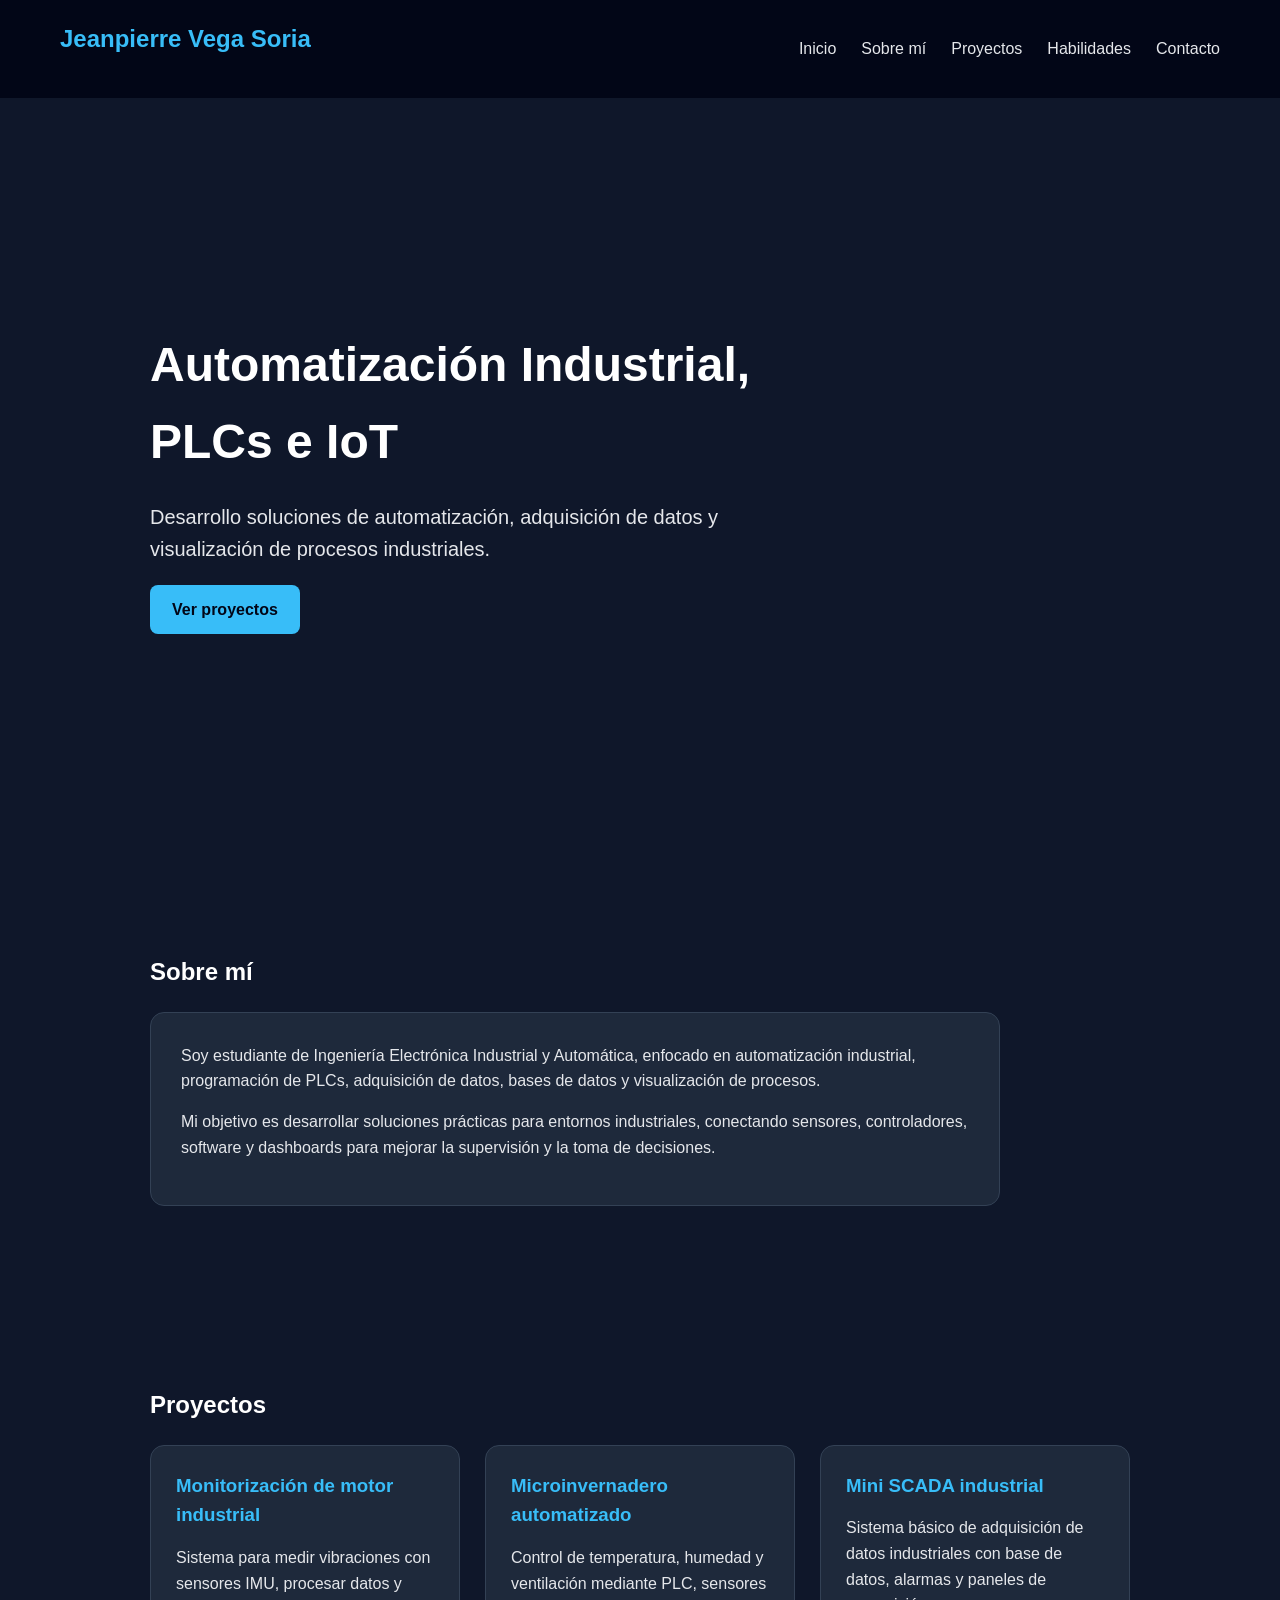
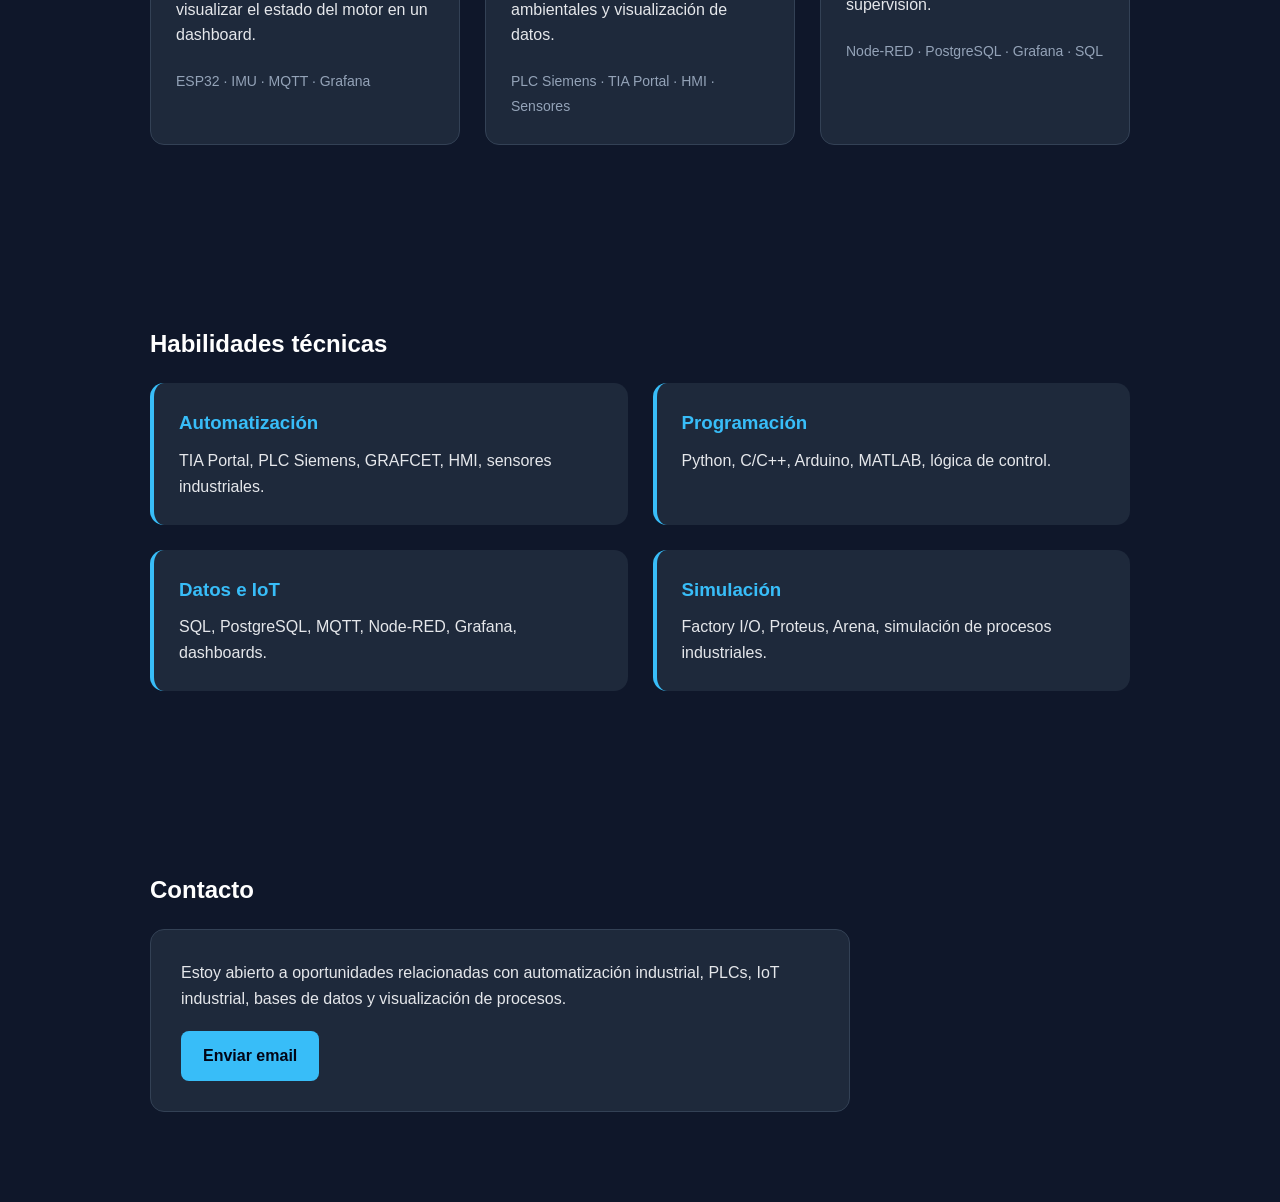
==== index.html @ fb23fcc8 "Añadidos archivos principales de la web Dia 1" ====
<!DOCTYPE html>
<html lang="es">
<head>
  <meta charset="UTF-8">
  <meta name="viewport" content="width=device-width, initial-scale=1.0">
  <title>Portfolio Industrial | Jeanpierre Vega</title>
  <link rel="stylesheet" href="style.css">
</head>
<body>

  <header>
    <nav>
      <h2>Jeanpierre Vega Soria</h2>
      <ul>
        <li><a href="#inicio">Inicio</a></li>
        <li><a href="#sobre-mi">Sobre mí</a></li>
        <li><a href="#proyectos">Proyectos</a></li>
        <li><a href="#habilidades">Habilidades</a></li>
        <li><a href="#contacto">Contacto</a></li>
      </ul>
    </nav>
  </header>

  <main>

    <section id="inicio">
      <h1>Automatización Industrial, PLCs e IoT</h1>
      <p>
        Desarrollo soluciones de automatización, adquisición de datos
        y visualización de procesos industriales.
      </p>
      <a href="#proyectos">Ver proyectos</a>
    </section>

    <section id="sobre-mi">
  <h2>Sobre mí</h2>

  <div class="about-card">
    <p>
      Soy estudiante de Ingeniería Electrónica Industrial y Automática,
      enfocado en automatización industrial, programación de PLCs,
      adquisición de datos, bases de datos y visualización de procesos.
    </p>

    <p>
      Mi objetivo es desarrollar soluciones prácticas para entornos industriales,
      conectando sensores, controladores, software y dashboards para mejorar
      la supervisión y la toma de decisiones.
    </p>
  </div>
</section>

    <section id="proyectos">
  <h2>Proyectos</h2>

  <div class="project-grid">

    <article class="project-card">
      <h3>Monitorización de motor industrial</h3>
      <p>
        Sistema para medir vibraciones con sensores IMU, procesar datos
        y visualizar el estado del motor en un dashboard.
      </p>
      <span>ESP32 · IMU · MQTT · Grafana</span>
    </article>

    <article class="project-card">
      <h3>Microinvernadero automatizado</h3>
      <p>
        Control de temperatura, humedad y ventilación mediante PLC,
        sensores ambientales y visualización de datos.
      </p>
      <span>PLC Siemens · TIA Portal · HMI · Sensores</span>
    </article>

    <article class="project-card">
      <h3>Mini SCADA industrial</h3>
      <p>
        Sistema básico de adquisición de datos industriales con base de datos,
        alarmas y paneles de supervisión.
      </p>
      <span>Node-RED · PostgreSQL · Grafana · SQL</span>
    </article>

  </div>
</section>

    <section id="habilidades">
  <h2>Habilidades técnicas</h2>

  <div class="skills-grid">

    <div class="skill-card">
      <h3>Automatización</h3>
      <p>TIA Portal, PLC Siemens, GRAFCET, HMI, sensores industriales.</p>
    </div>

    <div class="skill-card">
      <h3>Programación</h3>
      <p>Python, C/C++, Arduino, MATLAB, lógica de control.</p>
    </div>

    <div class="skill-card">
      <h3>Datos e IoT</h3>
      <p>SQL, PostgreSQL, MQTT, Node-RED, Grafana, dashboards.</p>
    </div>

    <div class="skill-card">
      <h3>Simulación</h3>
      <p>Factory I/O, Proteus, Arena, simulación de procesos industriales.</p>
    </div>

  </div>
</section>

    <section id="contacto">
  <h2>Contacto</h2>

  <div class="contact-card">
    <p>
      Estoy abierto a oportunidades relacionadas con automatización industrial,
      PLCs, IoT industrial, bases de datos y visualización de procesos.
    </p>

    <a href="mailto:npiervs2302@gmail.com">Enviar email</a>
  </div>
</section>

  </main>

  <script src="script.js"></script>
</body>
</html>
---- style.css ----
* {
  margin: 0;
  padding: 0;
  box-sizing: border-box;
}

body {
  background-color: #0f172a;
  color: #e5e7eb;
  font-family: Arial, sans-serif;
  line-height: 1.6;
}

header {
  background-color: #020617;
  padding: 20px 60px;
  position: sticky;
  top: 0;
}

nav {
  display: flex;
  justify-content: space-between;
  align-items: center;
}

nav h2 {
  color: #38bdf8;
}

nav ul {
  display: flex;
  gap: 25px;
  list-style: none;
}

nav a {
  color: #e5e7eb;
  text-decoration: none;
}

nav a:hover {
  color: #38bdf8;
}

section {
  padding: 90px 60px;
  max-width: 1100px;
  margin: auto;
}

#inicio {
  min-height: 85vh;
  display: flex;
  flex-direction: column;
  justify-content: center;
}

#inicio h1 {
  font-size: 48px;
  color: white;
  max-width: 700px;
}

#inicio p {
  font-size: 20px;
  margin: 20px 0;
  max-width: 650px;
}

#inicio a {
  background-color: #38bdf8;
  color: #020617;
  padding: 12px 22px;
  text-decoration: none;
  font-weight: bold;
  width: fit-content;
  border-radius: 8px;
}

h2 {
  color: white;
  margin-bottom: 20px;
}

.project-grid {
  display: grid;
  grid-template-columns: repeat(3, 1fr);
  gap: 25px;
}

.project-card {
  background-color: #1e293b;
  padding: 25px;
  border-radius: 14px;
  border: 1px solid #334155;
}

.project-card h3 {
  color: #38bdf8;
  margin-bottom: 15px;
}

.project-card p {
  margin-bottom: 20px;
}

.project-card span {
  color: #94a3b8;
  font-size: 14px;
}

@media (max-width: 768px) {
  header {
    padding: 20px;
  }

  nav {
    flex-direction: column;
    gap: 15px;
  }

  nav ul {
    flex-direction: column;
    text-align: center;
    gap: 10px;
  }

  section {
    padding: 70px 25px;
  }

  #inicio h1 {
    font-size: 36px;
  }

  #inicio p {
    font-size: 18px;
  }

  .project-grid {
    grid-template-columns: 1fr;
  }
}

.skills-grid {
  display: grid;
  grid-template-columns: repeat(2, 1fr);
  gap: 25px;
}

.skill-card {
  background-color: #1e293b;
  padding: 25px;
  border-radius: 14px;
  border-left: 4px solid #38bdf8;
}

.skill-card h3 {
  color: #38bdf8;
  margin-bottom: 10px;
}

@media (max-width: 768px) {
  .skills-grid {
    grid-template-columns: 1fr;
  }
}

.about-card {
  background-color: #1e293b;
  padding: 30px;
  border-radius: 14px;
  border: 1px solid #334155;
  max-width: 850px;
}

.about-card p {
  margin-bottom: 15px;
}

.contact-card {
  background-color: #1e293b;
  padding: 30px;
  border-radius: 14px;
  border: 1px solid #334155;
  max-width: 700px;
}

.contact-card p {
  margin-bottom: 20px;
}

.contact-card a {
  background-color: #38bdf8;
  color: #020617;
  padding: 12px 22px;
  text-decoration: none;
  font-weight: bold;
  border-radius: 8px;
  display: inline-block;
}
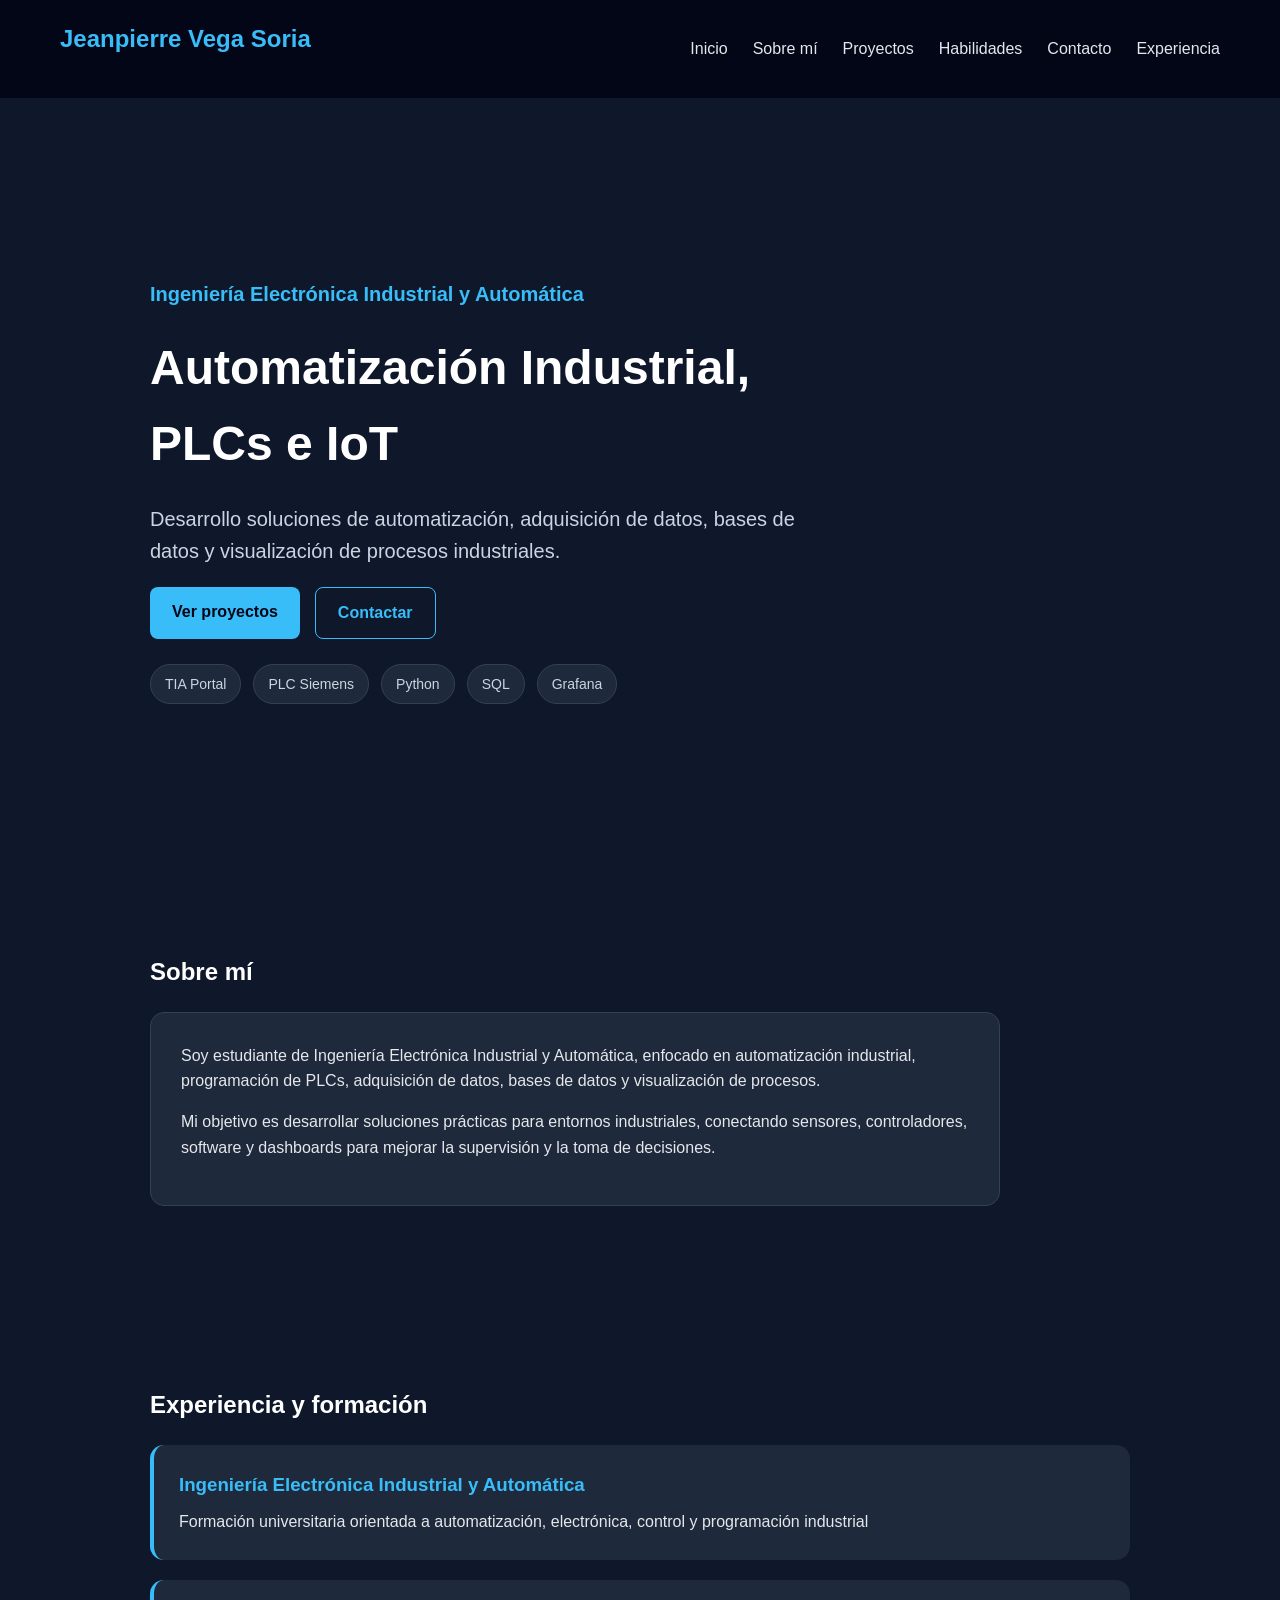
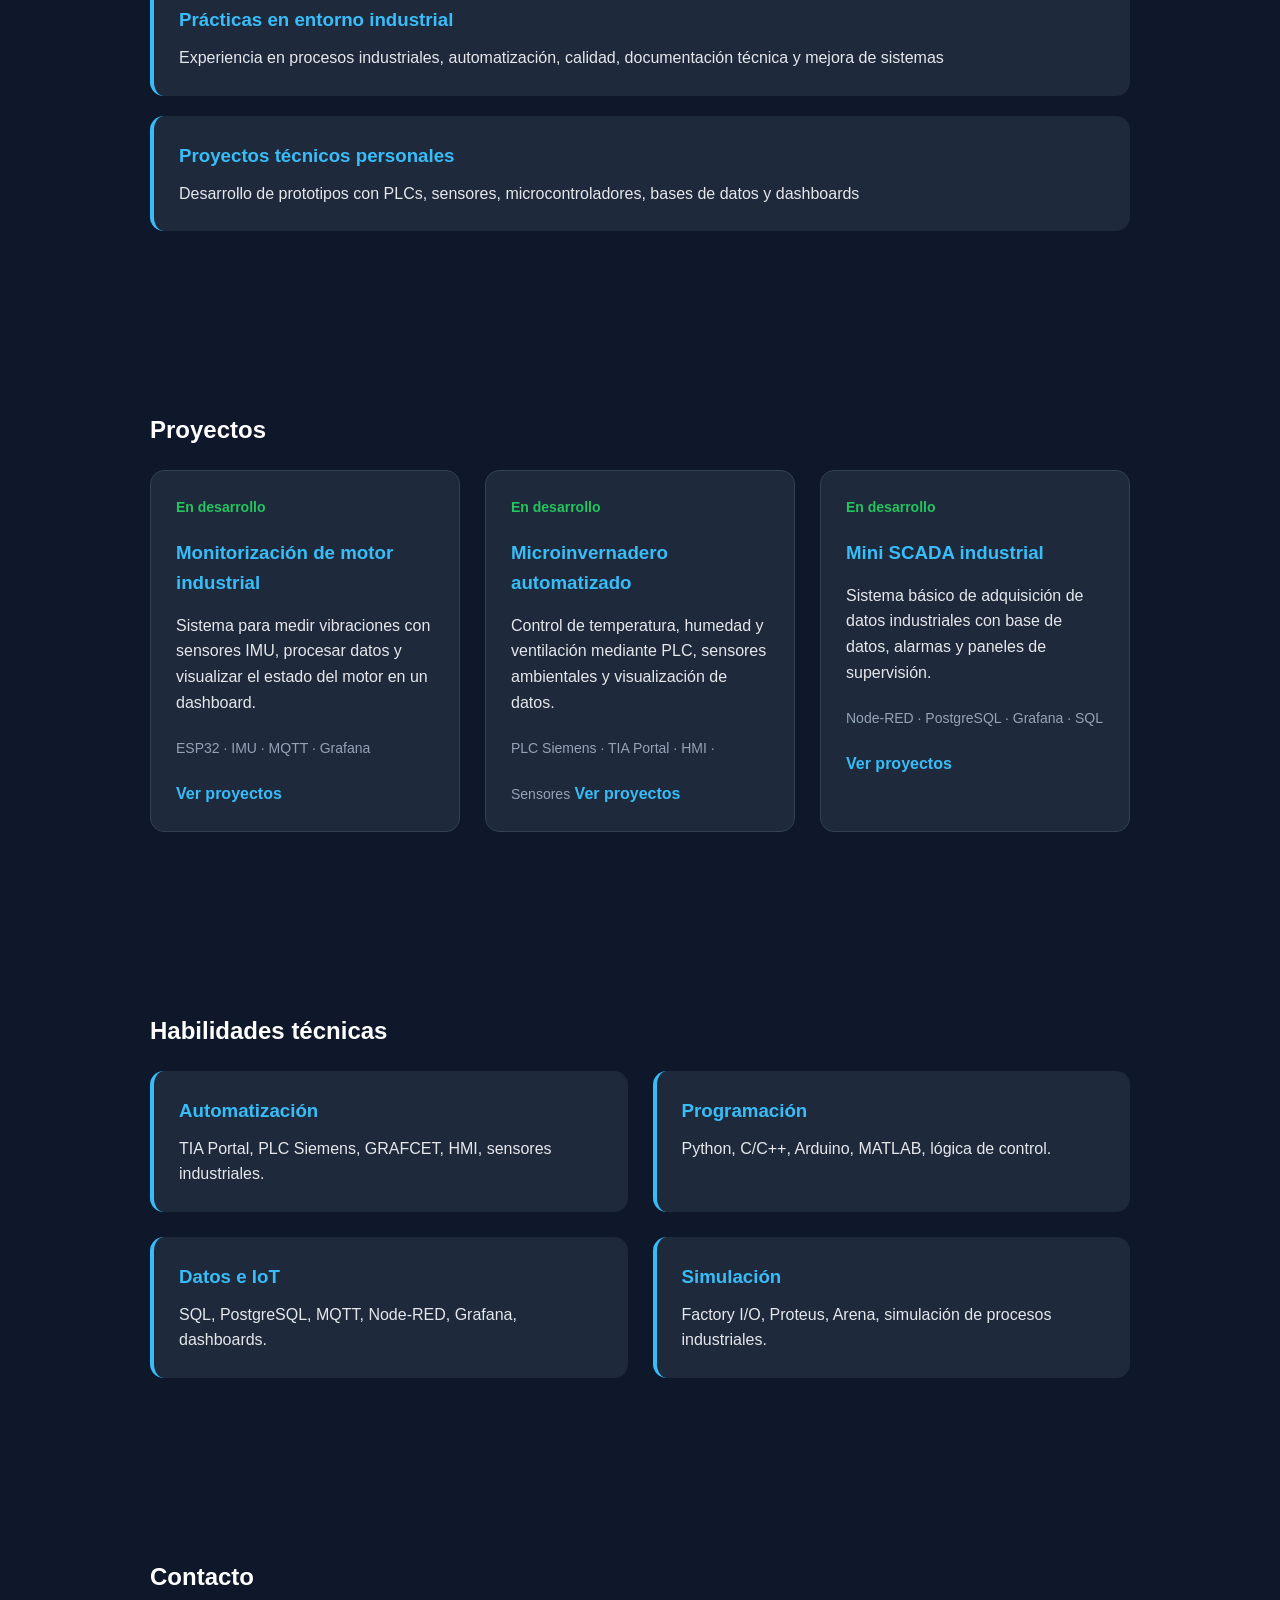
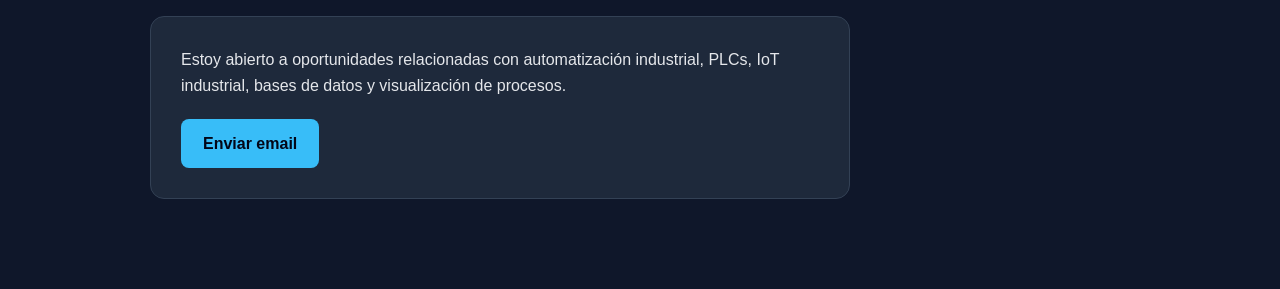
==== commit 9413ab50: "Mejora página principal del portfolio" ====
--- a/index.html
+++ b/index.html
@@ -1,11 +1,13 @@
 <!DOCTYPE html>
 <html lang="es">
+
 <head>
   <meta charset="UTF-8">
   <meta name="viewport" content="width=device-width, initial-scale=1.0">
-  <title>Portfolio Industrial | Jeanpierre Vega</title>
+  <title>Portfolio Industrial | Jeanpierre Vega Soria</title>
   <link rel="stylesheet" href="style.css">
 </head>
+
 <body>
 
   <header>
@@ -17,6 +19,7 @@
         <li><a href="#proyectos">Proyectos</a></li>
         <li><a href="#habilidades">Habilidades</a></li>
         <li><a href="#contacto">Contacto</a></li>
+        <li><a href="#experiencia">Experiencia</a></li>
       </ul>
     </nav>
   </header>
@@ -24,110 +27,151 @@
   <main>
 
     <section id="inicio">
-      <h1>Automatización Industrial, PLCs e IoT</h1>
-      <p>
-        Desarrollo soluciones de automatización, adquisición de datos
-        y visualización de procesos industriales.
-      </p>
-      <a href="#proyectos">Ver proyectos</a>
+      <div class="hero-content">
+        <p class="hero-tag">Ingeniería Electrónica Industrial y Automática</p>
+
+        <h1>Automatización Industrial, PLCs e IoT</h1>
+
+        <p class="hero-description">
+          Desarrollo soluciones de automatización, adquisición de datos,
+          bases de datos y visualización de procesos industriales.
+        </p>
+
+        <div class="hero-buttons">
+          <a href="#proyectos">Ver proyectos</a>
+          <a href="#contacto" class="secondary-button">Contactar</a>
+        </div>
+
+        <div class="tech-list">
+          <span>TIA Portal</span>
+          <span>PLC Siemens</span>
+          <span>Python</span>
+          <span>SQL</span>
+          <span>Grafana</span>
+        </div>
+      </div>
     </section>
 
     <section id="sobre-mi">
-  <h2>Sobre mí</h2>
+      <h2>Sobre mí</h2>
 
-  <div class="about-card">
-    <p>
-      Soy estudiante de Ingeniería Electrónica Industrial y Automática,
-      enfocado en automatización industrial, programación de PLCs,
-      adquisición de datos, bases de datos y visualización de procesos.
-    </p>
+      <div class="about-card">
+        <p>
+          Soy estudiante de Ingeniería Electrónica Industrial y Automática,
+          enfocado en automatización industrial, programación de PLCs,
+          adquisición de datos, bases de datos y visualización de procesos.
+        </p>
 
-    <p>
-      Mi objetivo es desarrollar soluciones prácticas para entornos industriales,
-      conectando sensores, controladores, software y dashboards para mejorar
-      la supervisión y la toma de decisiones.
-    </p>
-  </div>
-</section>
+        <p>
+          Mi objetivo es desarrollar soluciones prácticas para entornos industriales,
+          conectando sensores, controladores, software y dashboards para mejorar
+          la supervisión y la toma de decisiones.
+        </p>
+      </div>
+    </section>
+    <section id="experiencia">
+      <h2>Experiencia y formación</h2>
+      <div class="timeline">
+        <div class="timeline-item">
+          <h3>Ingeniería Electrónica Industrial y Automática</h3>
+          <p>Formación universitaria orientada a automatización, electrónica, control y programación industrial</p>
+        </div>
+        <div class="timeline-item">
+          <h3>Prácticas en entorno industrial</h3>
+          <p>Experiencia en procesos industriales, automatización, calidad, documentación técnica y mejora de sistemas</p>
+        </div>
+        <div class="timeline-item">
+          <h3>Proyectos técnicos personales</h3>
+          <p>Desarrollo de prototipos con PLCs, sensores, microcontroladores, bases de datos y dashboards</p>
+        </div>
+      </div>
+    </section>
 
     <section id="proyectos">
-  <h2>Proyectos</h2>
+      <h2>Proyectos</h2>
 
-  <div class="project-grid">
+      <div class="project-grid">
 
-    <article class="project-card">
-      <h3>Monitorización de motor industrial</h3>
-      <p>
-        Sistema para medir vibraciones con sensores IMU, procesar datos
-        y visualizar el estado del motor en un dashboard.
-      </p>
-      <span>ESP32 · IMU · MQTT · Grafana</span>
-    </article>
+        <article class="project-card">
+          <p class="project-status">En desarrollo</p>
+          <h3>Monitorización de motor industrial</h3>
+          <p>
+            Sistema para medir vibraciones con sensores IMU, procesar datos
+            y visualizar el estado del motor en un dashboard.
+          </p>
+          <span>ESP32 · IMU · MQTT · Grafana</span>
+          <a href="#" class="project-link">Ver proyectos</a>
+        </article>
 
-    <article class="project-card">
-      <h3>Microinvernadero automatizado</h3>
-      <p>
-        Control de temperatura, humedad y ventilación mediante PLC,
-        sensores ambientales y visualización de datos.
-      </p>
-      <span>PLC Siemens · TIA Portal · HMI · Sensores</span>
-    </article>
+        <article class="project-card">
+          <p class="project-status">En desarrollo</p>
+          <h3>Microinvernadero automatizado</h3>
+          <p>
+            Control de temperatura, humedad y ventilación mediante PLC,
+            sensores ambientales y visualización de datos.
+          </p>
+          <span>PLC Siemens · TIA Portal · HMI · Sensores</span>
+          <a href="#" class="project-link">Ver proyectos</a>
+        </article>
 
-    <article class="project-card">
-      <h3>Mini SCADA industrial</h3>
-      <p>
-        Sistema básico de adquisición de datos industriales con base de datos,
-        alarmas y paneles de supervisión.
-      </p>
-      <span>Node-RED · PostgreSQL · Grafana · SQL</span>
-    </article>
+        <article class="project-card">
+          <p class="project-status">En desarrollo</p>
+          <h3>Mini SCADA industrial</h3>
+          <p>
+            Sistema básico de adquisición de datos industriales con base de datos,
+            alarmas y paneles de supervisión.
+          </p>
+          <span>Node-RED · PostgreSQL · Grafana · SQL</span>
+          <a href="#" class="project-link">Ver proyectos</a>
+        </article>
 
-  </div>
-</section>
+      </div>
+    </section>
 
     <section id="habilidades">
-  <h2>Habilidades técnicas</h2>
+      <h2>Habilidades técnicas</h2>
 
-  <div class="skills-grid">
+      <div class="skills-grid">
 
-    <div class="skill-card">
-      <h3>Automatización</h3>
-      <p>TIA Portal, PLC Siemens, GRAFCET, HMI, sensores industriales.</p>
-    </div>
+        <div class="skill-card">
+          <h3>Automatización</h3>
+          <p>TIA Portal, PLC Siemens, GRAFCET, HMI, sensores industriales.</p>
+        </div>
 
-    <div class="skill-card">
-      <h3>Programación</h3>
-      <p>Python, C/C++, Arduino, MATLAB, lógica de control.</p>
-    </div>
+        <div class="skill-card">
+          <h3>Programación</h3>
+          <p>Python, C/C++, Arduino, MATLAB, lógica de control.</p>
+        </div>
 
-    <div class="skill-card">
-      <h3>Datos e IoT</h3>
-      <p>SQL, PostgreSQL, MQTT, Node-RED, Grafana, dashboards.</p>
-    </div>
+        <div class="skill-card">
+          <h3>Datos e IoT</h3>
+          <p>SQL, PostgreSQL, MQTT, Node-RED, Grafana, dashboards.</p>
+        </div>
 
-    <div class="skill-card">
-      <h3>Simulación</h3>
-      <p>Factory I/O, Proteus, Arena, simulación de procesos industriales.</p>
-    </div>
+        <div class="skill-card">
+          <h3>Simulación</h3>
+          <p>Factory I/O, Proteus, Arena, simulación de procesos industriales.</p>
+        </div>
 
-  </div>
-</section>
+      </div>
+    </section>
 
     <section id="contacto">
-  <h2>Contacto</h2>
+      <h2>Contacto</h2>
 
-  <div class="contact-card">
-    <p>
-      Estoy abierto a oportunidades relacionadas con automatización industrial,
-      PLCs, IoT industrial, bases de datos y visualización de procesos.
-    </p>
+      <div class="contact-card">
+        <p>
+          Estoy abierto a oportunidades relacionadas con automatización industrial,
+          PLCs, IoT industrial, bases de datos y visualización de procesos.
+        </p>
 
-    <a href="mailto:npiervs2302@gmail.com">Enviar email</a>
-  </div>
-</section>
+        <a href="mailto:npiervs2302@gmail.com">Enviar email</a>
+      </div>
+    </section>
 
   </main>
 
   <script src="script.js"></script>
 </body>
+
 </html>
--- a/style.css
+++ b/style.css
@@ -199,4 +199,83 @@
   font-weight: bold;
   border-radius: 8px;
   display: inline-block;
+}
+
+.hero-tag {
+  color: #38bdf8;
+  font-weight: bold;
+  margin-bottom: 10px;
+}
+
+.hero-description {
+  color: #cbd5e1;
+}
+
+.hero-buttons {
+  display: flex;
+  gap: 15px;
+  margin-bottom: 25px;
+}
+
+.secondary-button {
+  background-color: transparent !important;
+  color: #38bdf8 !important;
+  border: 1px solid #38bdf8;
+}
+
+.tech-list {
+  display: flex;
+  flex-wrap: wrap;
+  gap: 12px;
+}
+
+.tech-list span {
+  background-color: #1e293b;
+  color: #cbd5e1;
+  padding: 8px 14px;
+  border-radius: 999px;
+  border: 1px solid #334155;
+  font-size: 14px;
+}
+
+@media (max-width: 768px) {
+  .hero-buttons {
+    flex-direction: column;
+  }
+}
+
+.project-status {
+  color: #22c55e;
+  font-size: 14px;
+  font-weight: bold;
+  margin-bottom: 10px;
+}
+
+.project-link {
+  display: inline-block;
+  margin-top: 20px;
+  color: #38bdf8;
+  text-decoration: none;
+  font-weight: bold;
+}
+
+.project-link:hover {
+  text-decoration: underline;
+}
+
+.timeline {
+  display: grid;
+  gap: 20px;
+}
+
+.timeline-item {
+  background-color: #1e293b;
+  padding: 25px;
+  border-radius: 14px;
+  border-left: 4px solid #38bdf8;
+}
+
+.timeline-item h3 {
+  color: #38bdf8;
+  margin-bottom: 10px;
 }
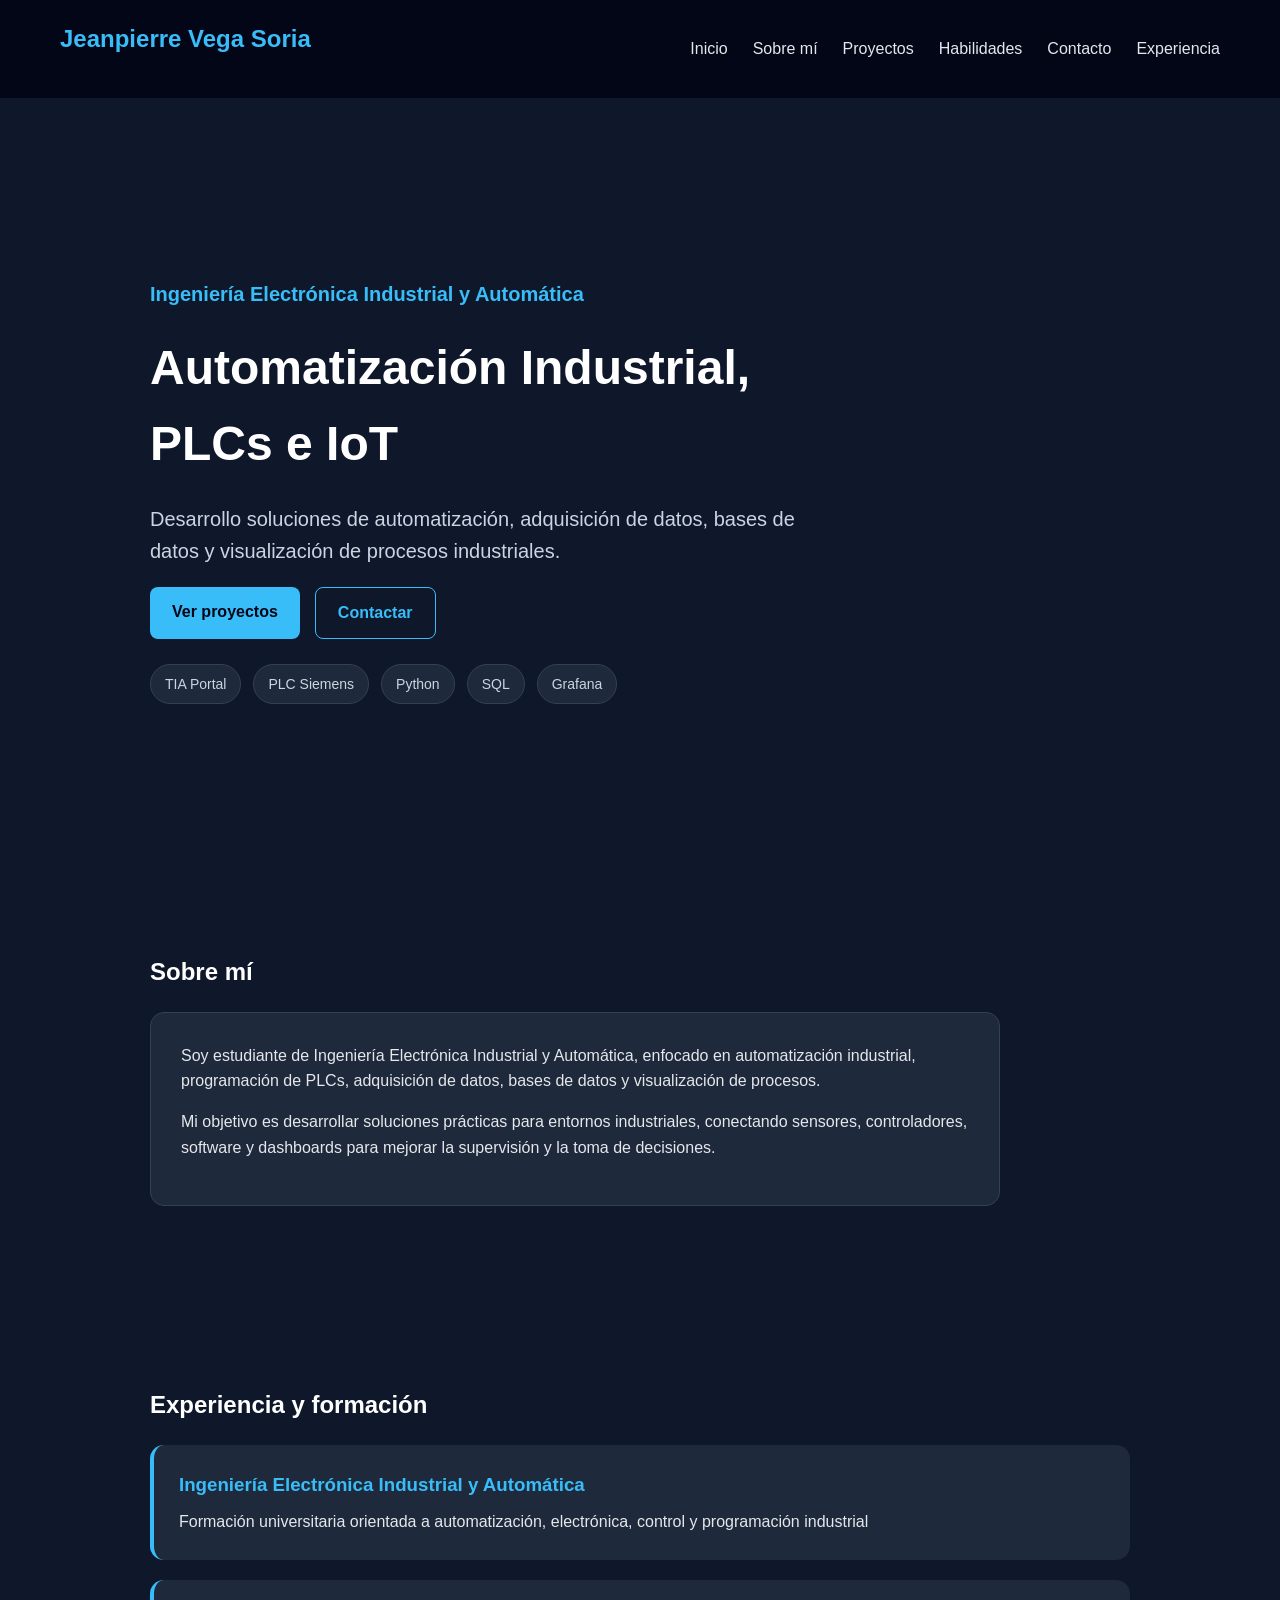
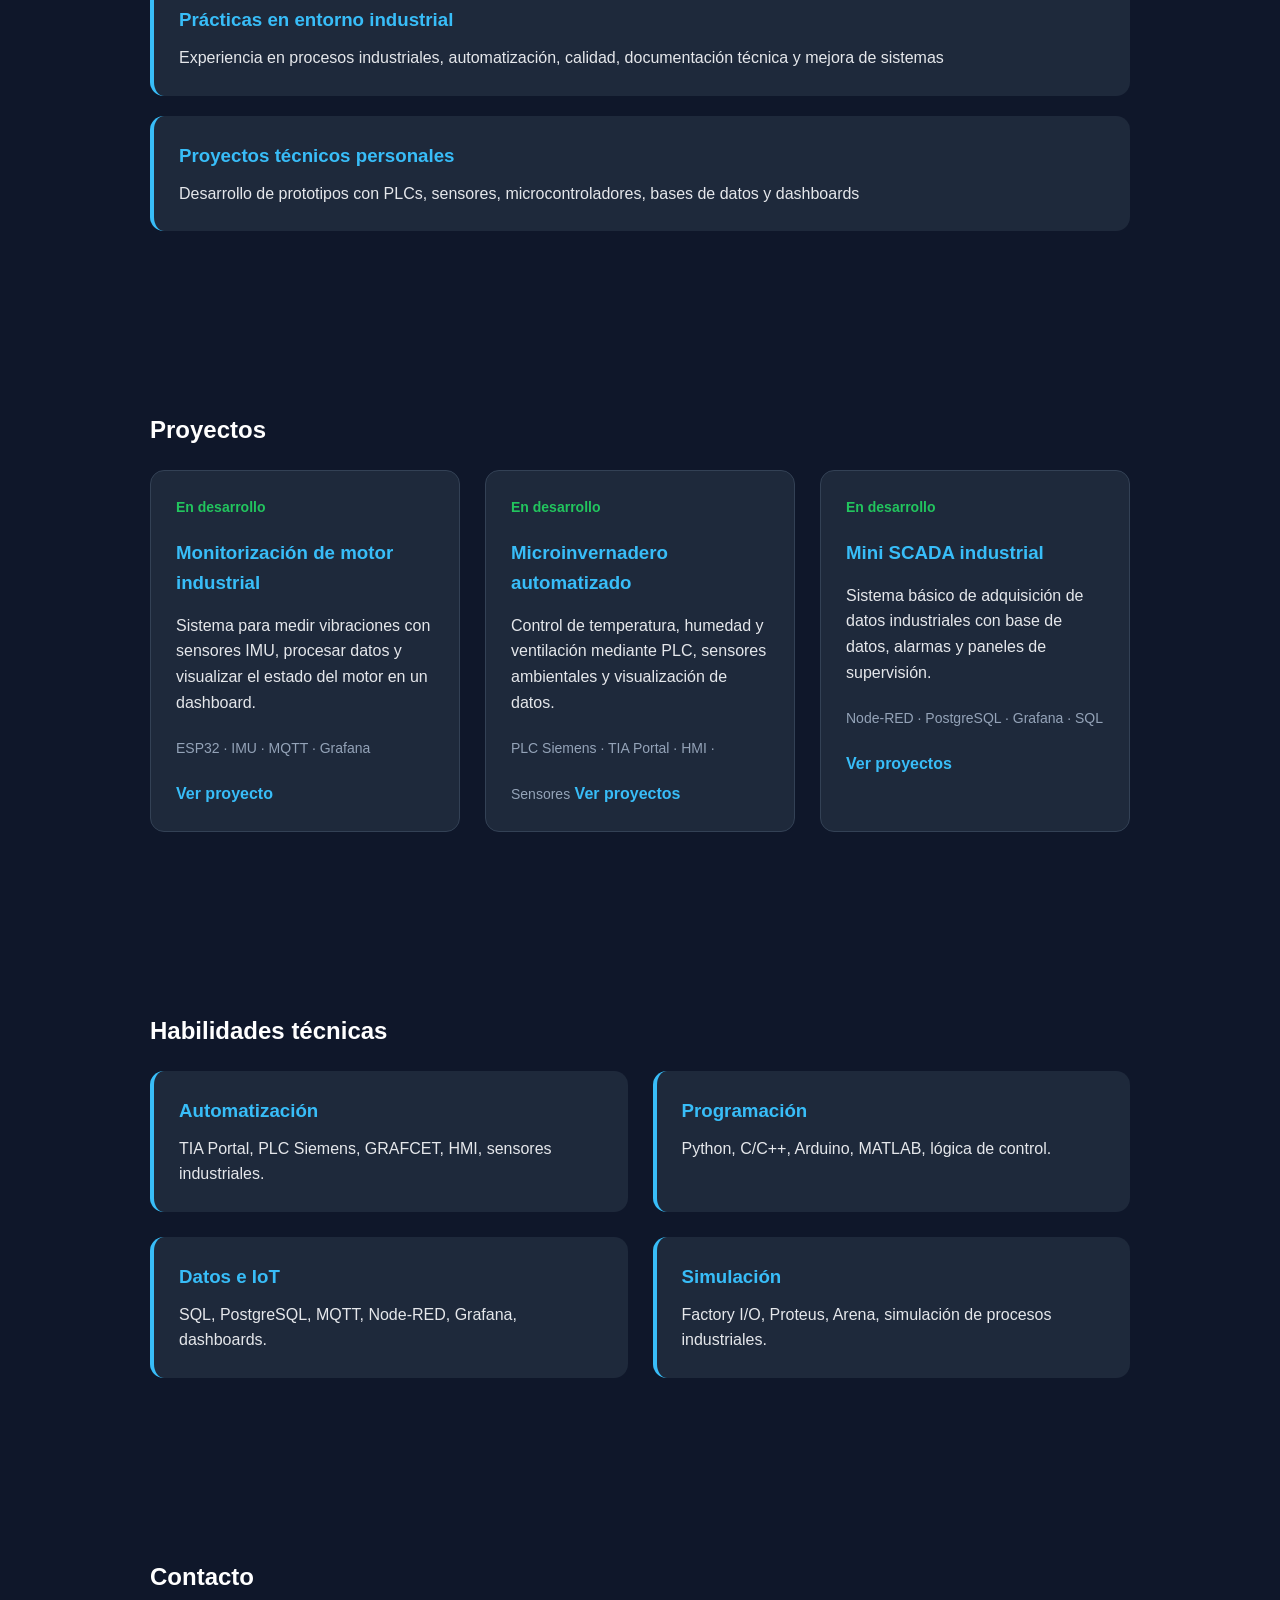
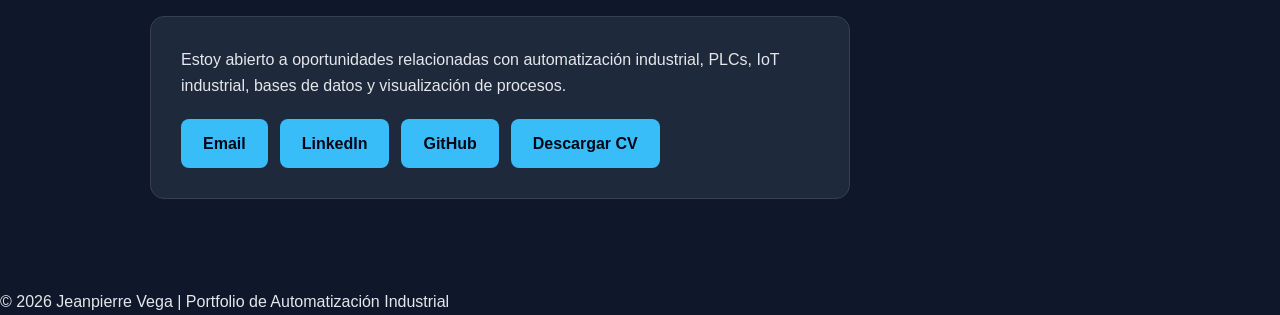
==== commit 1a923f3e: "Añadidos enlaces de contacto y CV" ====
--- a/index.html
+++ b/index.html
@@ -78,7 +78,8 @@
         </div>
         <div class="timeline-item">
           <h3>Prácticas en entorno industrial</h3>
-          <p>Experiencia en procesos industriales, automatización, calidad, documentación técnica y mejora de sistemas</p>
+          <p>Experiencia en procesos industriales, automatización, calidad, documentación técnica y mejora de sistemas
+          </p>
         </div>
         <div class="timeline-item">
           <h3>Proyectos técnicos personales</h3>
@@ -100,7 +101,7 @@
             y visualizar el estado del motor en un dashboard.
           </p>
           <span>ESP32 · IMU · MQTT · Grafana</span>
-          <a href="#" class="project-link">Ver proyectos</a>
+          <a href="proyectos/motor-vibraciones.html" class="project-link">Ver proyecto</a>
         </article>
 
         <article class="project-card">
@@ -111,7 +112,7 @@
             sensores ambientales y visualización de datos.
           </p>
           <span>PLC Siemens · TIA Portal · HMI · Sensores</span>
-          <a href="#" class="project-link">Ver proyectos</a>
+          <a href="proyectos/microinvernadero.html" class="project-link">Ver proyectos</a>
         </article>
 
         <article class="project-card">
@@ -122,7 +123,7 @@
             alarmas y paneles de supervisión.
           </p>
           <span>Node-RED · PostgreSQL · Grafana · SQL</span>
-          <a href="#" class="project-link">Ver proyectos</a>
+          <a href="proyectos/mini-scada.html" class="project-link">Ver proyectos</a>
         </article>
 
       </div>
@@ -165,13 +166,21 @@
           PLCs, IoT industrial, bases de datos y visualización de procesos.
         </p>
 
-        <a href="mailto:npiervs2302@gmail.com">Enviar email</a>
+        <div class="contact-links">
+          <a href="mailto:npiervs2302@gmail.com">Email</a>
+          <a href="https://www.linkedin.com/in/jeanpierre-vega-soria/?skipRedirect=true" target="_blank">LinkedIn</a>
+          <a href="https://github.com/ElectroPierre/portfolio-industrial" target="_blank">GitHub</a>
+          <a href="assets/cv-jeanpierre-vega.pdf" target="_blank">Descargar CV</a>
+        </div>
       </div>
     </section>
 
   </main>
 
   <script src="script.js"></script>
+  <footer>
+    <p>© 2026 Jeanpierre Vega | Portfolio de Automatización Industrial</p>
+  </footer>
 </body>
 
 </html>
--- a/style.css
+++ b/style.css
@@ -278,4 +278,34 @@
 .timeline-item h3 {
   color: #38bdf8;
   margin-bottom: 10px;
+}
+
+.back-button {
+  display: inline-block;
+  color: #38bdf8;
+  text-decoration: none;
+  font-weight: bold;
+  border: 1px solid #38bdf8;
+  padding: 12px 20px;
+  border-radius: 8px;
+}
+
+.back-button:hover {
+  background-color: #38bdf8;
+  color: #020617;
+}
+
+.contact-links {
+  display: flex;
+  flex-wrap: wrap;
+  gap: 12px;
+}
+
+.contact-links a {
+  background-color: #38bdf8;
+  color: #020617;
+  padding: 12px 22px;
+  text-decoration: none;
+  font-weight: bold;
+  border-radius: 8px;
 }
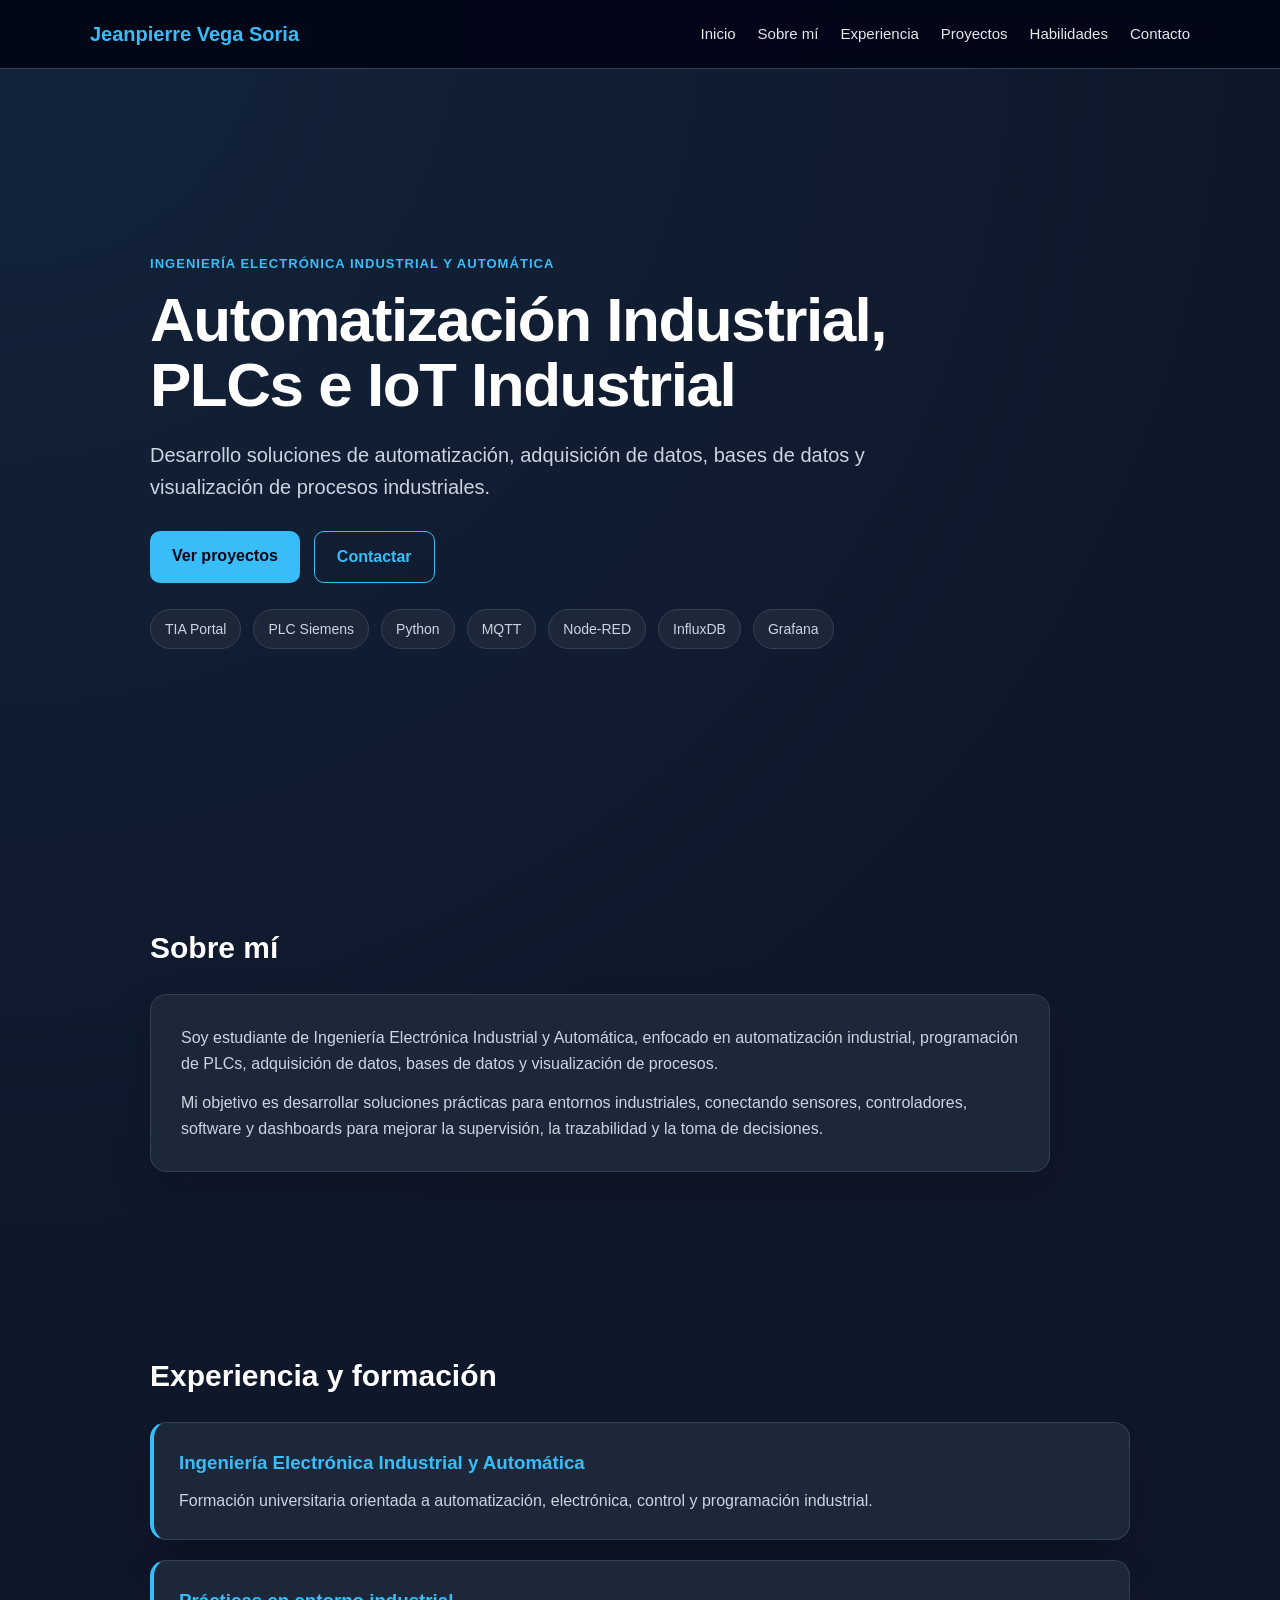
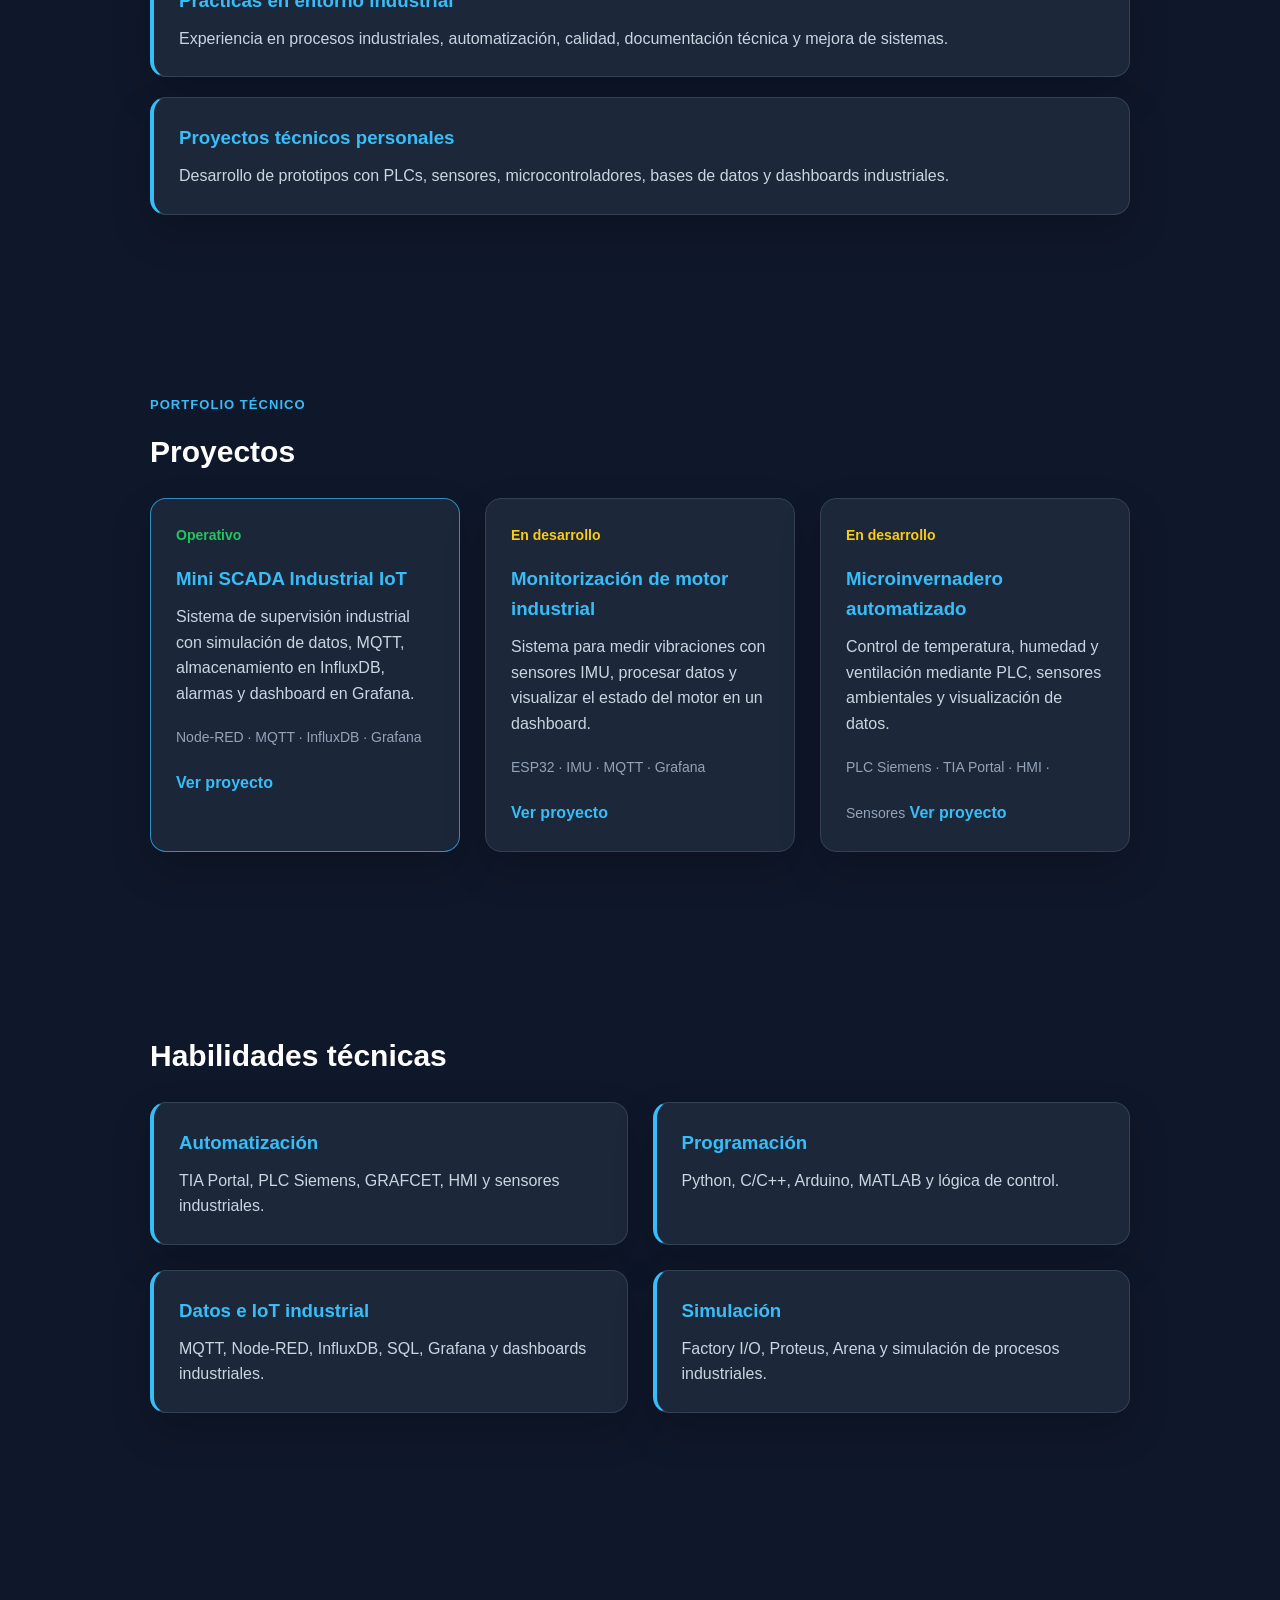
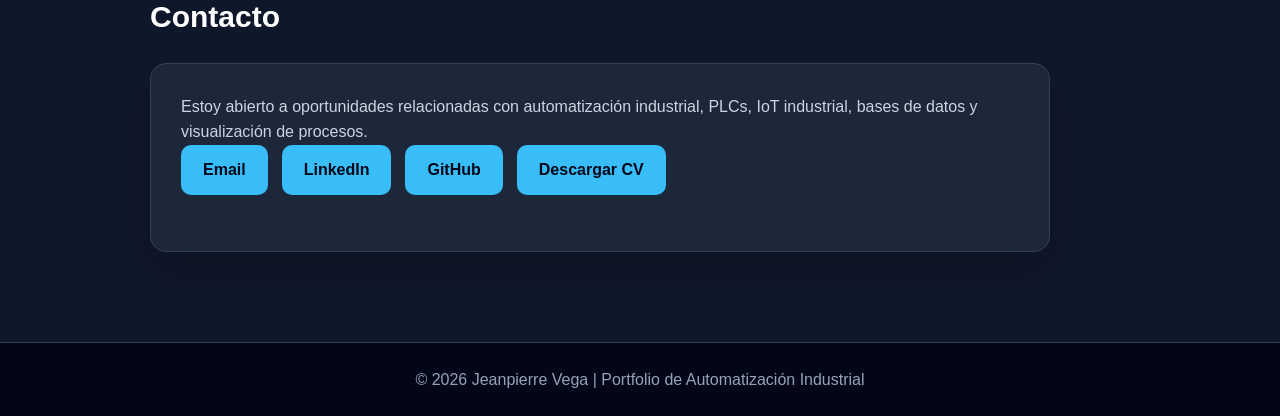
==== commit cb62af5f: "Mejora documentación Mini SCADA" ====
--- a/index.html
+++ b/index.html
@@ -1,104 +1,121 @@
 <!DOCTYPE html>
 <html lang="es">
-
 <head>
   <meta charset="UTF-8">
   <meta name="viewport" content="width=device-width, initial-scale=1.0">
   <title>Portfolio Industrial | Jeanpierre Vega Soria</title>
+  <meta name="description" content="Portfolio de automatización industrial, PLCs, IoT industrial, bases de datos y dashboards de Jeanpierre Vega Soria.">
   <link rel="stylesheet" href="style.css">
 </head>
 
 <body>
+  <header class="site-header">
+    <nav class="navbar" aria-label="Navegación principal">
+      <a class="brand" href="#inicio">Jeanpierre Vega Soria</a>
 
-  <header>
-    <nav>
-      <h2>Jeanpierre Vega Soria</h2>
-      <ul>
+      <ul class="nav-links">
         <li><a href="#inicio">Inicio</a></li>
         <li><a href="#sobre-mi">Sobre mí</a></li>
+        <li><a href="#experiencia">Experiencia</a></li>
         <li><a href="#proyectos">Proyectos</a></li>
         <li><a href="#habilidades">Habilidades</a></li>
         <li><a href="#contacto">Contacto</a></li>
-        <li><a href="#experiencia">Experiencia</a></li>
       </ul>
     </nav>
   </header>
 
   <main>
+    <section id="inicio" class="hero section">
+      <div class="hero-content">
+        <p class="eyebrow">Ingeniería Electrónica Industrial y Automática</p>
 
-    <section id="inicio">
-      <div class="hero-content">
-        <p class="hero-tag">Ingeniería Electrónica Industrial y Automática</p>
-
-        <h1>Automatización Industrial, PLCs e IoT</h1>
+        <h1>Automatización Industrial, PLCs e IoT Industrial</h1>
 
         <p class="hero-description">
-          Desarrollo soluciones de automatización, adquisición de datos,
-          bases de datos y visualización de procesos industriales.
+          Desarrollo soluciones de automatización, adquisición de datos, bases de datos
+          y visualización de procesos industriales.
         </p>
 
-        <div class="hero-buttons">
-          <a href="#proyectos">Ver proyectos</a>
-          <a href="#contacto" class="secondary-button">Contactar</a>
+        <div class="hero-actions">
+          <a href="#proyectos" class="button">Ver proyectos</a>
+          <a href="#contacto" class="button button-secondary">Contactar</a>
         </div>
 
-        <div class="tech-list">
+        <div class="tech-list" aria-label="Tecnologías destacadas">
           <span>TIA Portal</span>
           <span>PLC Siemens</span>
           <span>Python</span>
-          <span>SQL</span>
+          <span>MQTT</span>
+          <span>Node-RED</span>
+          <span>InfluxDB</span>
           <span>Grafana</span>
         </div>
       </div>
     </section>
 
-    <section id="sobre-mi">
+    <section id="sobre-mi" class="section">
       <h2>Sobre mí</h2>
 
-      <div class="about-card">
+      <div class="card">
         <p>
-          Soy estudiante de Ingeniería Electrónica Industrial y Automática,
-          enfocado en automatización industrial, programación de PLCs,
-          adquisición de datos, bases de datos y visualización de procesos.
+          Soy estudiante de Ingeniería Electrónica Industrial y Automática, enfocado en
+          automatización industrial, programación de PLCs, adquisición de datos, bases de datos
+          y visualización de procesos.
         </p>
 
         <p>
           Mi objetivo es desarrollar soluciones prácticas para entornos industriales,
-          conectando sensores, controladores, software y dashboards para mejorar
-          la supervisión y la toma de decisiones.
+          conectando sensores, controladores, software y dashboards para mejorar la supervisión,
+          la trazabilidad y la toma de decisiones.
         </p>
       </div>
     </section>
-    <section id="experiencia">
+
+    <section id="experiencia" class="section">
       <h2>Experiencia y formación</h2>
+
       <div class="timeline">
-        <div class="timeline-item">
+        <article class="timeline-item">
           <h3>Ingeniería Electrónica Industrial y Automática</h3>
-          <p>Formación universitaria orientada a automatización, electrónica, control y programación industrial</p>
-        </div>
-        <div class="timeline-item">
+          <p>Formación universitaria orientada a automatización, electrónica, control y programación industrial.</p>
+        </article>
+
+        <article class="timeline-item">
           <h3>Prácticas en entorno industrial</h3>
-          <p>Experiencia en procesos industriales, automatización, calidad, documentación técnica y mejora de sistemas
-          </p>
-        </div>
-        <div class="timeline-item">
+          <p>Experiencia en procesos industriales, automatización, calidad, documentación técnica y mejora de sistemas.</p>
+        </article>
+
+        <article class="timeline-item">
           <h3>Proyectos técnicos personales</h3>
-          <p>Desarrollo de prototipos con PLCs, sensores, microcontroladores, bases de datos y dashboards</p>
-        </div>
+          <p>Desarrollo de prototipos con PLCs, sensores, microcontroladores, bases de datos y dashboards industriales.</p>
+        </article>
       </div>
     </section>
 
-    <section id="proyectos">
-      <h2>Proyectos</h2>
+    <section id="proyectos" class="section">
+      <div class="section-heading">
+        <p class="eyebrow">Portfolio técnico</p>
+        <h2>Proyectos</h2>
+      </div>
 
       <div class="project-grid">
+        <article class="project-card featured">
+          <p class="project-status completed">Operativo</p>
+          <h3>Mini SCADA Industrial IoT</h3>
+          <p>
+            Sistema de supervisión industrial con simulación de datos, MQTT, almacenamiento
+            en InfluxDB, alarmas y dashboard en Grafana.
+          </p>
+          <span>Node-RED · MQTT · InfluxDB · Grafana</span>
+          <a href="proyectos/mini-scada.html" class="project-link">Ver proyecto</a>
+        </article>
 
         <article class="project-card">
           <p class="project-status">En desarrollo</p>
           <h3>Monitorización de motor industrial</h3>
           <p>
-            Sistema para medir vibraciones con sensores IMU, procesar datos
-            y visualizar el estado del motor en un dashboard.
+            Sistema para medir vibraciones con sensores IMU, procesar datos y visualizar
+            el estado del motor en un dashboard.
           </p>
           <span>ESP32 · IMU · MQTT · Grafana</span>
           <a href="proyectos/motor-vibraciones.html" class="project-link">Ver proyecto</a>
@@ -108,79 +125,64 @@
           <p class="project-status">En desarrollo</p>
           <h3>Microinvernadero automatizado</h3>
           <p>
-            Control de temperatura, humedad y ventilación mediante PLC,
-            sensores ambientales y visualización de datos.
+            Control de temperatura, humedad y ventilación mediante PLC, sensores ambientales
+            y visualización de datos.
           </p>
           <span>PLC Siemens · TIA Portal · HMI · Sensores</span>
-          <a href="proyectos/microinvernadero.html" class="project-link">Ver proyectos</a>
+          <a href="proyectos/microinvernadero.html" class="project-link">Ver proyecto</a>
         </article>
-
-        <article class="project-card">
-          <p class="project-status">En desarrollo</p>
-          <h3>Mini SCADA industrial</h3>
-          <p>
-            Sistema básico de adquisición de datos industriales con base de datos,
-            alarmas y paneles de supervisión.
-          </p>
-          <span>Node-RED · PostgreSQL · Grafana · SQL</span>
-          <a href="proyectos/mini-scada.html" class="project-link">Ver proyectos</a>
-        </article>
-
       </div>
     </section>
 
-    <section id="habilidades">
+    <section id="habilidades" class="section">
       <h2>Habilidades técnicas</h2>
 
       <div class="skills-grid">
+        <article class="skill-card">
+          <h3>Automatización</h3>
+          <p>TIA Portal, PLC Siemens, GRAFCET, HMI y sensores industriales.</p>
+        </article>
 
-        <div class="skill-card">
-          <h3>Automatización</h3>
-          <p>TIA Portal, PLC Siemens, GRAFCET, HMI, sensores industriales.</p>
-        </div>
+        <article class="skill-card">
+          <h3>Programación</h3>
+          <p>Python, C/C++, Arduino, MATLAB y lógica de control.</p>
+        </article>
 
-        <div class="skill-card">
-          <h3>Programación</h3>
-          <p>Python, C/C++, Arduino, MATLAB, lógica de control.</p>
-        </div>
+        <article class="skill-card">
+          <h3>Datos e IoT industrial</h3>
+          <p>MQTT, Node-RED, InfluxDB, SQL, Grafana y dashboards industriales.</p>
+        </article>
 
-        <div class="skill-card">
-          <h3>Datos e IoT</h3>
-          <p>SQL, PostgreSQL, MQTT, Node-RED, Grafana, dashboards.</p>
-        </div>
-
-        <div class="skill-card">
+        <article class="skill-card">
           <h3>Simulación</h3>
-          <p>Factory I/O, Proteus, Arena, simulación de procesos industriales.</p>
-        </div>
-
+          <p>Factory I/O, Proteus, Arena y simulación de procesos industriales.</p>
+        </article>
       </div>
     </section>
 
-    <section id="contacto">
+    <section id="contacto" class="section">
       <h2>Contacto</h2>
 
-      <div class="contact-card">
+      <div class="card contact-card">
         <p>
-          Estoy abierto a oportunidades relacionadas con automatización industrial,
-          PLCs, IoT industrial, bases de datos y visualización de procesos.
+          Estoy abierto a oportunidades relacionadas con automatización industrial, PLCs,
+          IoT industrial, bases de datos y visualización de procesos.
         </p>
 
         <div class="contact-links">
           <a href="mailto:npiervs2302@gmail.com">Email</a>
-          <a href="https://www.linkedin.com/in/jeanpierre-vega-soria/?skipRedirect=true" target="_blank">LinkedIn</a>
-          <a href="https://github.com/ElectroPierre/portfolio-industrial" target="_blank">GitHub</a>
-          <a href="assets/cv-jeanpierre-vega.pdf" target="_blank">Descargar CV</a>
+          <a href="https://www.linkedin.com/in/jeanpierre-vega-soria/?skipRedirect=true" target="_blank" rel="noopener noreferrer">LinkedIn</a>
+          <a href="https://github.com/ElectroPierre/portfolio-industrial" target="_blank" rel="noopener noreferrer">GitHub</a>
+          <a href="assets/cv-jeanpierre-vega.pdf" target="_blank" rel="noopener noreferrer">Descargar CV</a>
         </div>
       </div>
     </section>
-
   </main>
 
-  <script src="script.js"></script>
-  <footer>
+  <footer class="site-footer">
     <p>© 2026 Jeanpierre Vega | Portfolio de Automatización Industrial</p>
   </footer>
+
+  <script src="script.js"></script>
 </body>
-
-</html>+</html>
--- a/style.css
+++ b/style.css
@@ -1,226 +1,206 @@
+/* ===============================
+   Base
+================================== */
+:root {
+  --bg: #0f172a;
+  --bg-dark: #020617;
+  --card: #1e293b;
+  --card-soft: #172033;
+  --border: #334155;
+  --text: #e5e7eb;
+  --muted: #cbd5e1;
+  --muted-2: #94a3b8;
+  --primary: #38bdf8;
+  --primary-dark: #0284c7;
+  --success: #22c55e;
+  --warning: #facc15;
+  --danger: #ef4444;
+  --radius: 16px;
+  --max-width: 1100px;
+}
+
 * {
   margin: 0;
   padding: 0;
   box-sizing: border-box;
 }
 
+html {
+  scroll-behavior: smooth;
+}
+
 body {
-  background-color: #0f172a;
-  color: #e5e7eb;
-  font-family: Arial, sans-serif;
+  background: radial-gradient(circle at top left, rgba(56, 189, 248, 0.08), transparent 35%), var(--bg);
+  color: var(--text);
+  font-family: Arial, Helvetica, sans-serif;
   line-height: 1.6;
 }
 
-header {
-  background-color: #020617;
-  padding: 20px 60px;
+img {
+  max-width: 100%;
+  display: block;
+}
+
+a {
+  color: inherit;
+}
+
+/* ===============================
+   Header / Navigation
+================================== */
+.site-header {
+  background-color: rgba(2, 6, 23, 0.94);
+  border-bottom: 1px solid var(--border);
+  padding: 18px 60px;
   position: sticky;
   top: 0;
-}
-
-nav {
+  z-index: 10;
+  backdrop-filter: blur(10px);
+}
+
+.navbar {
+  max-width: var(--max-width);
+  margin: 0 auto;
   display: flex;
   justify-content: space-between;
   align-items: center;
-}
-
+  gap: 24px;
+}
+
+.brand,
 nav h2 {
-  color: #38bdf8;
-}
-
+  color: var(--primary);
+  font-size: 20px;
+  font-weight: 800;
+  text-decoration: none;
+}
+
+.nav-links,
 nav ul {
   display: flex;
-  gap: 25px;
+  gap: 22px;
   list-style: none;
 }
 
+.nav-links a,
 nav a {
-  color: #e5e7eb;
+  color: var(--text);
   text-decoration: none;
-}
-
+  font-size: 15px;
+  transition: color 0.2s ease;
+}
+
+.nav-links a:hover,
 nav a:hover {
-  color: #38bdf8;
-}
-
-section {
+  color: var(--primary);
+}
+
+/* ===============================
+   Layout
+================================== */
+.section {
+  max-width: var(--max-width);
+  margin: 0 auto;
   padding: 90px 60px;
-  max-width: 1100px;
-  margin: auto;
-}
-
-#inicio {
+}
+
+.section-compact {
+  padding-top: 45px;
+  padding-bottom: 45px;
+}
+
+.hero {
   min-height: 85vh;
   display: flex;
-  flex-direction: column;
-  justify-content: center;
-}
-
-#inicio h1 {
-  font-size: 48px;
-  color: white;
-  max-width: 700px;
-}
-
-#inicio p {
+  align-items: center;
+}
+
+.hero-content {
+  max-width: 760px;
+}
+
+h1 {
+  max-width: 850px;
+  color: #fff;
+  font-size: clamp(40px, 6vw, 62px);
+  line-height: 1.05;
+  letter-spacing: -1.5px;
+  margin-bottom: 22px;
+}
+
+h2 {
+  color: #fff;
+  font-size: 30px;
+  margin-bottom: 22px;
+}
+
+h3 {
+  color: var(--primary);
+  margin-bottom: 10px;
+}
+
+p {
+  color: var(--muted);
+}
+
+.eyebrow,
+.hero-tag {
+  color: var(--primary);
+  font-weight: 800;
+  text-transform: uppercase;
+  letter-spacing: 0.08em;
+  font-size: 13px;
+  margin-bottom: 12px;
+}
+
+.hero-description {
+  max-width: 720px;
+  color: var(--muted);
   font-size: 20px;
-  margin: 20px 0;
-  max-width: 650px;
-}
-
-#inicio a {
-  background-color: #38bdf8;
-  color: #020617;
+  margin-bottom: 28px;
+}
+
+.section-heading {
+  margin-bottom: 10px;
+}
+
+/* ===============================
+   Buttons / Tags
+================================== */
+.hero-actions,
+.hero-buttons,
+.contact-links {
+  display: flex;
+  flex-wrap: wrap;
+  gap: 14px;
+  margin-bottom: 26px;
+}
+
+.button,
+.hero-buttons a,
+.contact-links a {
+  background-color: var(--primary);
+  color: var(--bg-dark);
   padding: 12px 22px;
   text-decoration: none;
-  font-weight: bold;
-  width: fit-content;
-  border-radius: 8px;
-}
-
-h2 {
-  color: white;
-  margin-bottom: 20px;
-}
-
-.project-grid {
-  display: grid;
-  grid-template-columns: repeat(3, 1fr);
-  gap: 25px;
-}
-
-.project-card {
-  background-color: #1e293b;
-  padding: 25px;
-  border-radius: 14px;
-  border: 1px solid #334155;
-}
-
-.project-card h3 {
-  color: #38bdf8;
-  margin-bottom: 15px;
-}
-
-.project-card p {
-  margin-bottom: 20px;
-}
-
-.project-card span {
-  color: #94a3b8;
-  font-size: 14px;
-}
-
-@media (max-width: 768px) {
-  header {
-    padding: 20px;
-  }
-
-  nav {
-    flex-direction: column;
-    gap: 15px;
-  }
-
-  nav ul {
-    flex-direction: column;
-    text-align: center;
-    gap: 10px;
-  }
-
-  section {
-    padding: 70px 25px;
-  }
-
-  #inicio h1 {
-    font-size: 36px;
-  }
-
-  #inicio p {
-    font-size: 18px;
-  }
-
-  .project-grid {
-    grid-template-columns: 1fr;
-  }
-}
-
-.skills-grid {
-  display: grid;
-  grid-template-columns: repeat(2, 1fr);
-  gap: 25px;
-}
-
-.skill-card {
-  background-color: #1e293b;
-  padding: 25px;
-  border-radius: 14px;
-  border-left: 4px solid #38bdf8;
-}
-
-.skill-card h3 {
-  color: #38bdf8;
-  margin-bottom: 10px;
-}
-
-@media (max-width: 768px) {
-  .skills-grid {
-    grid-template-columns: 1fr;
-  }
-}
-
-.about-card {
-  background-color: #1e293b;
-  padding: 30px;
-  border-radius: 14px;
-  border: 1px solid #334155;
-  max-width: 850px;
-}
-
-.about-card p {
-  margin-bottom: 15px;
-}
-
-.contact-card {
-  background-color: #1e293b;
-  padding: 30px;
-  border-radius: 14px;
-  border: 1px solid #334155;
-  max-width: 700px;
-}
-
-.contact-card p {
-  margin-bottom: 20px;
-}
-
-.contact-card a {
-  background-color: #38bdf8;
-  color: #020617;
-  padding: 12px 22px;
-  text-decoration: none;
-  font-weight: bold;
-  border-radius: 8px;
+  font-weight: 800;
+  border-radius: 10px;
   display: inline-block;
-}
-
-.hero-tag {
-  color: #38bdf8;
-  font-weight: bold;
-  margin-bottom: 10px;
-}
-
-.hero-description {
-  color: #cbd5e1;
-}
-
-.hero-buttons {
-  display: flex;
-  gap: 15px;
-  margin-bottom: 25px;
-}
-
+  transition: transform 0.2s ease, background-color 0.2s ease;
+}
+
+.button:hover,
+.hero-buttons a:hover,
+.contact-links a:hover {
+  background-color: #7dd3fc;
+  transform: translateY(-2px);
+}
+
+.button-secondary,
 .secondary-button {
   background-color: transparent !important;
-  color: #38bdf8 !important;
-  border: 1px solid #38bdf8;
+  color: var(--primary) !important;
+  border: 1px solid var(--primary);
 }
 
 .tech-list {
@@ -230,37 +210,105 @@
 }
 
 .tech-list span {
-  background-color: #1e293b;
-  color: #cbd5e1;
+  background-color: rgba(30, 41, 59, 0.9);
+  color: var(--muted);
   padding: 8px 14px;
   border-radius: 999px;
-  border: 1px solid #334155;
+  border: 1px solid var(--border);
   font-size: 14px;
 }
 
-@media (max-width: 768px) {
-  .hero-buttons {
-    flex-direction: column;
-  }
+/* ===============================
+   Cards
+================================== */
+.card,
+.about-card,
+.contact-card,
+.project-card,
+.skill-card,
+.timeline-item,
+.feature-card,
+.image-card {
+  background-color: rgba(30, 41, 59, 0.92);
+  border: 1px solid var(--border);
+  border-radius: var(--radius);
+  box-shadow: 0 18px 40px rgba(0, 0, 0, 0.18);
+}
+
+.card,
+.about-card,
+.contact-card {
+  padding: 30px;
+  max-width: 900px;
+}
+
+.card p + p,
+.about-card p + p {
+  margin-top: 14px;
+}
+
+.project-grid,
+.skills-grid,
+.feature-grid {
+  display: grid;
+  gap: 25px;
+}
+
+.project-grid {
+  grid-template-columns: repeat(3, 1fr);
+}
+
+.skills-grid,
+.feature-grid {
+  grid-template-columns: repeat(2, 1fr);
+}
+
+.project-card,
+.skill-card,
+.timeline-item,
+.feature-card {
+  padding: 25px;
+}
+
+.project-card.featured {
+  border-color: rgba(56, 189, 248, 0.7);
+}
+
+.project-card p {
+  margin-bottom: 18px;
+}
+
+.project-card span {
+  color: var(--muted-2);
+  font-size: 14px;
 }
 
 .project-status {
-  color: #22c55e;
+  color: var(--warning);
   font-size: 14px;
-  font-weight: bold;
+  font-weight: 800;
   margin-bottom: 10px;
+}
+
+.project-status.completed {
+  color: var(--success);
 }
 
 .project-link {
   display: inline-block;
   margin-top: 20px;
-  color: #38bdf8;
+  color: var(--primary);
   text-decoration: none;
-  font-weight: bold;
+  font-weight: 800;
 }
 
 .project-link:hover {
   text-decoration: underline;
+}
+
+.skill-card,
+.timeline-item {
+  border-left: 4px solid var(--primary);
 }
 
 .timeline {
@@ -268,44 +316,157 @@
   gap: 20px;
 }
 
-.timeline-item {
-  background-color: #1e293b;
-  padding: 25px;
-  border-radius: 14px;
-  border-left: 4px solid #38bdf8;
-}
-
-.timeline-item h3 {
-  color: #38bdf8;
-  margin-bottom: 10px;
+/* ===============================
+   Project page
+================================== */
+.project-hero {
+  padding-bottom: 55px;
+}
+
+.architecture-card {
+  border-left: 4px solid var(--primary);
+}
+
+.architecture-flow {
+  color: #fff;
+  font-weight: 800;
+  font-size: 18px;
+  margin-bottom: 12px;
+}
+
+.check-list {
+  list-style: none;
+  display: grid;
+  gap: 12px;
+}
+
+.check-list li {
+  color: var(--muted);
+  position: relative;
+  padding-left: 28px;
+}
+
+.check-list li::before {
+  content: "✓";
+  position: absolute;
+  left: 0;
+  color: var(--success);
+  font-weight: 800;
+}
+
+.gallery {
+  display: grid;
+  gap: 26px;
+}
+
+.image-card {
+  overflow: hidden;
+}
+
+.image-card img,
+.about-card img {
+  width: 100%;
+  border-bottom: 1px solid var(--border);
+}
+
+.image-card figcaption {
+  color: var(--muted);
+  padding: 18px 22px 22px;
+  font-size: 15px;
 }
 
 .back-button {
   display: inline-block;
-  color: #38bdf8;
+  color: var(--primary);
   text-decoration: none;
-  font-weight: bold;
-  border: 1px solid #38bdf8;
+  font-weight: 800;
+  border: 1px solid var(--primary);
   padding: 12px 20px;
-  border-radius: 8px;
+  border-radius: 10px;
+  transition: background-color 0.2s ease, color 0.2s ease;
 }
 
 .back-button:hover {
-  background-color: #38bdf8;
-  color: #020617;
-}
-
-.contact-links {
-  display: flex;
-  flex-wrap: wrap;
-  gap: 12px;
-}
-
-.contact-links a {
-  background-color: #38bdf8;
-  color: #020617;
-  padding: 12px 22px;
-  text-decoration: none;
-  font-weight: bold;
-  border-radius: 8px;
-}+  background-color: var(--primary);
+  color: var(--bg-dark);
+}
+
+/* ===============================
+   Footer
+================================== */
+.site-footer,
+footer {
+  border-top: 1px solid var(--border);
+  background-color: var(--bg-dark);
+  text-align: center;
+  padding: 24px 20px;
+}
+
+.site-footer p,
+footer p {
+  color: var(--muted-2);
+}
+
+/* ===============================
+   Responsive
+================================== */
+@media (max-width: 900px) {
+  .project-grid,
+  .skills-grid,
+  .feature-grid {
+    grid-template-columns: 1fr;
+  }
+
+  .site-header {
+    padding: 18px 24px;
+  }
+
+  .navbar {
+    flex-direction: column;
+    align-items: flex-start;
+  }
+
+  .nav-links,
+  nav ul {
+    flex-wrap: wrap;
+    gap: 12px;
+  }
+
+  .section {
+    padding-left: 25px;
+    padding-right: 25px;
+  }
+
+  .hero-actions,
+  .hero-buttons {
+    flex-direction: column;
+    align-items: flex-start;
+  }
+}
+
+@media (max-width: 560px) {
+  .section {
+    padding-top: 65px;
+    padding-bottom: 65px;
+  }
+
+  .section-compact {
+    padding-top: 35px;
+    padding-bottom: 35px;
+  }
+
+  .card,
+  .about-card,
+  .contact-card,
+  .project-card,
+  .skill-card,
+  .timeline-item,
+  .feature-card {
+    padding: 22px;
+  }
+
+  .nav-links,
+  nav ul {
+    flex-direction: column;
+  }
+}
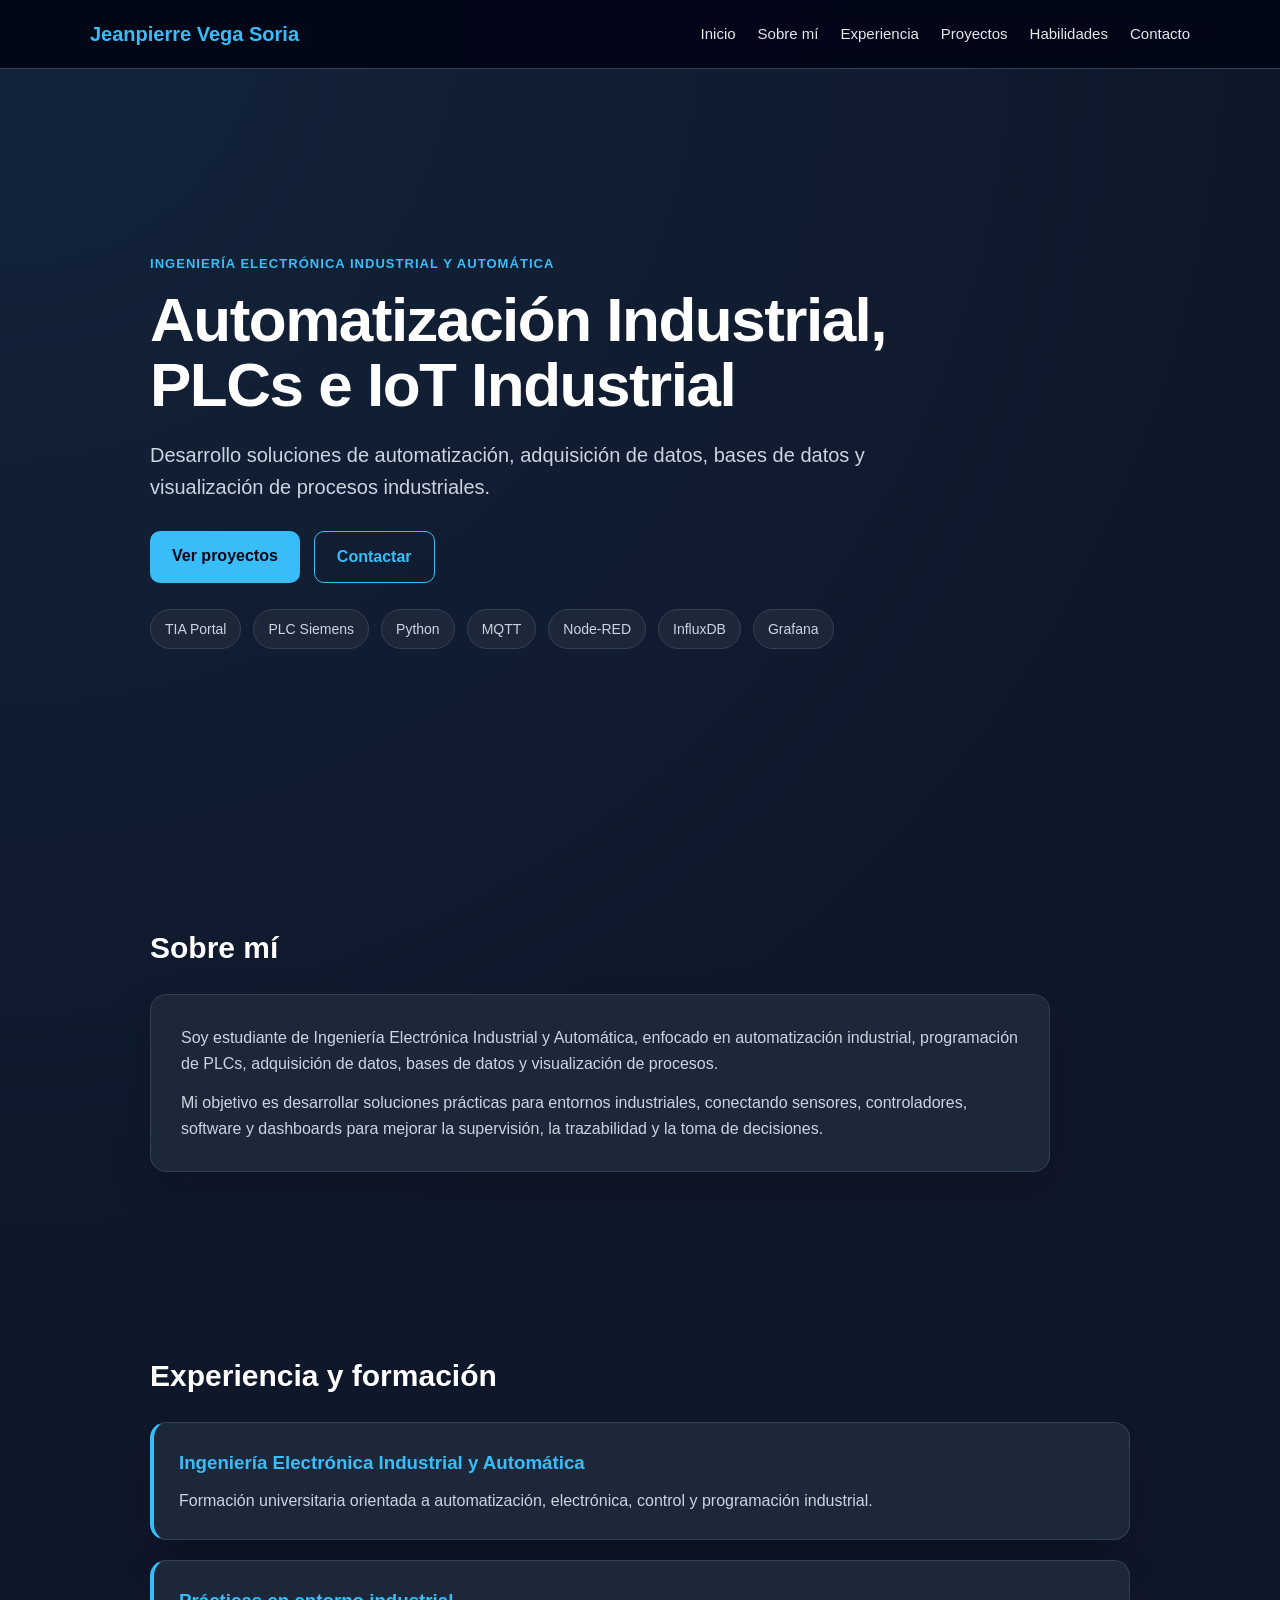
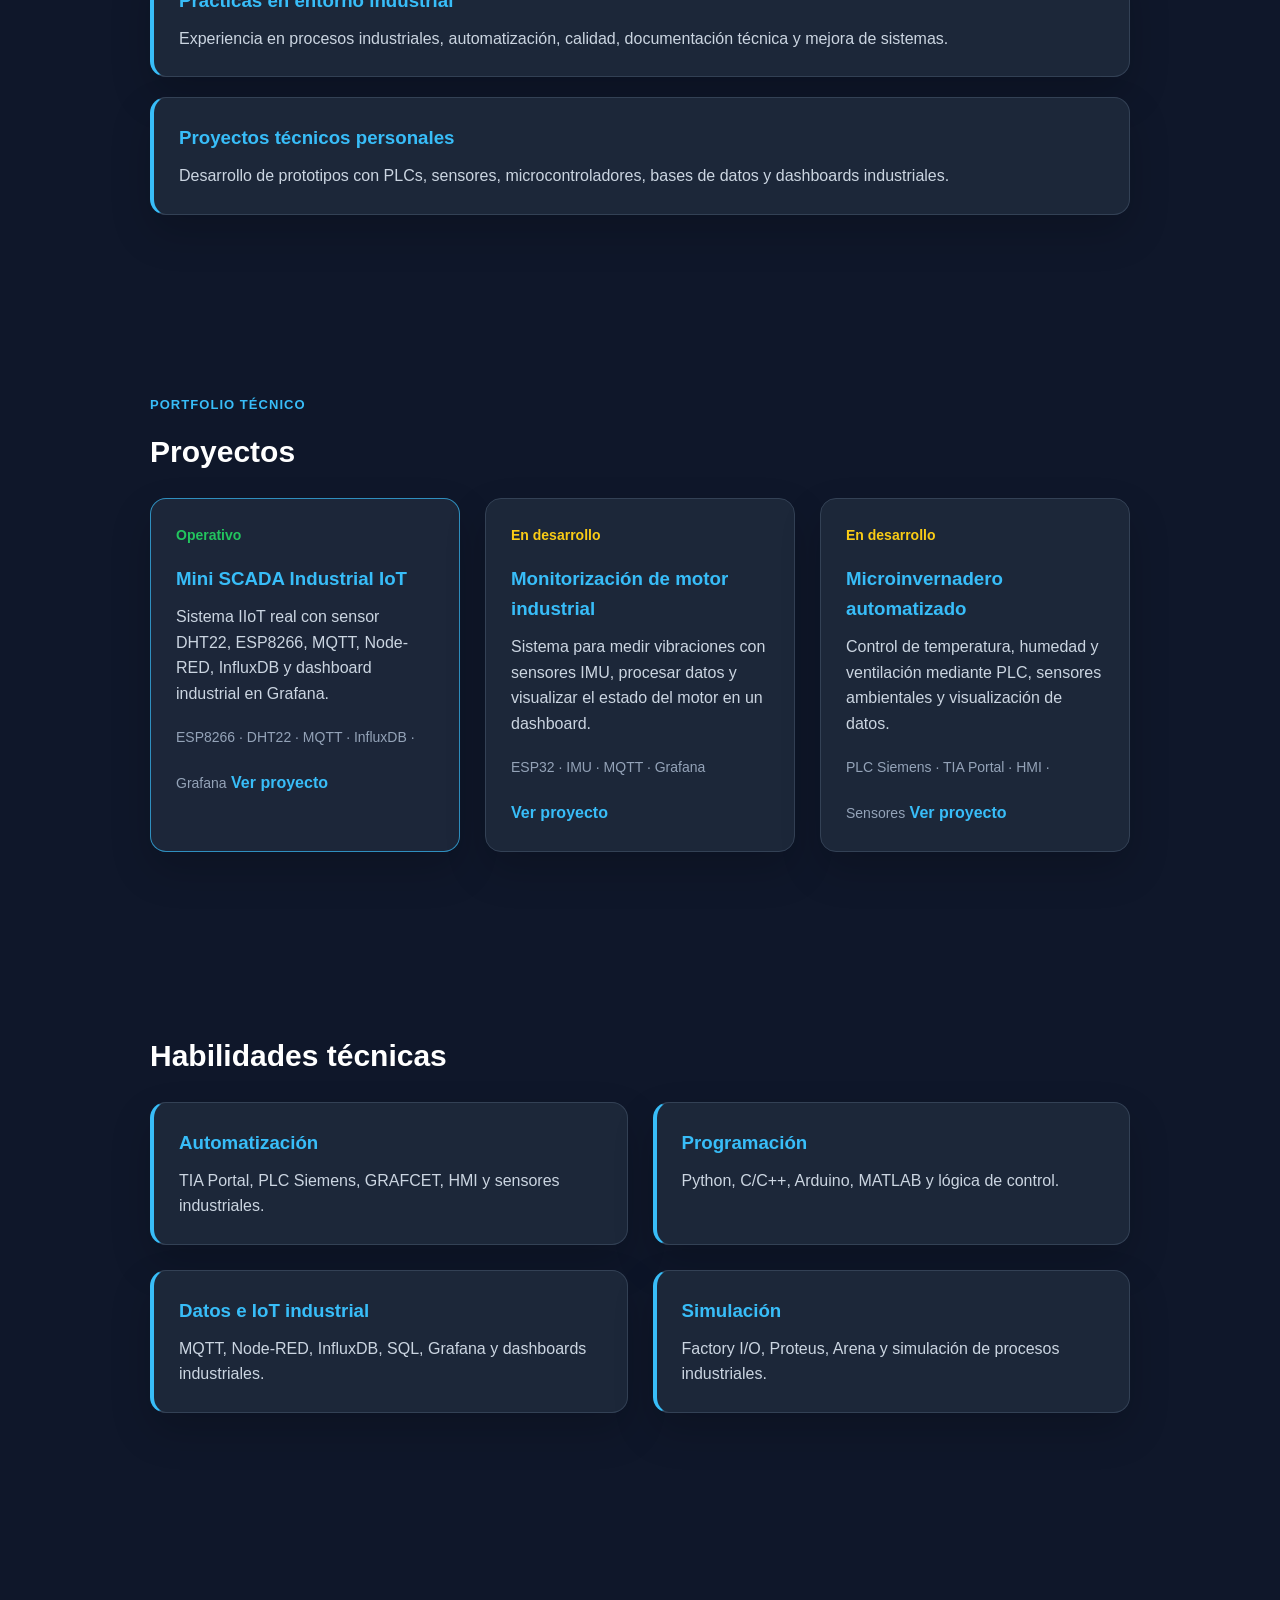
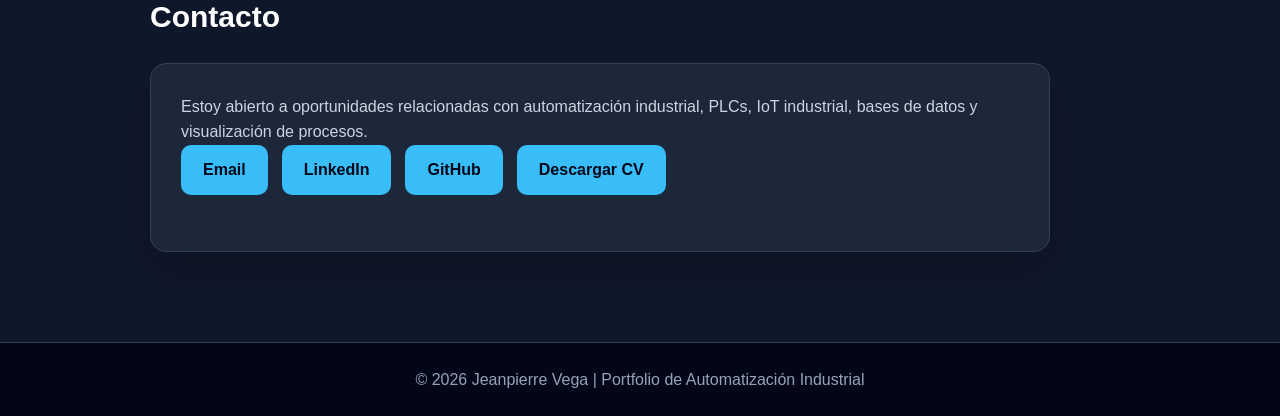
==== commit 65239cde: "Ultima mejora" ====
--- a/index.html
+++ b/index.html
@@ -1,10 +1,12 @@
 <!DOCTYPE html>
 <html lang="es">
+
 <head>
   <meta charset="UTF-8">
   <meta name="viewport" content="width=device-width, initial-scale=1.0">
   <title>Portfolio Industrial | Jeanpierre Vega Soria</title>
-  <meta name="description" content="Portfolio de automatización industrial, PLCs, IoT industrial, bases de datos y dashboards de Jeanpierre Vega Soria.">
+  <meta name="description"
+    content="Portfolio de automatización industrial, PLCs, IoT industrial, bases de datos y dashboards de Jeanpierre Vega Soria.">
   <link rel="stylesheet" href="style.css">
 </head>
 
@@ -82,12 +84,14 @@
 
         <article class="timeline-item">
           <h3>Prácticas en entorno industrial</h3>
-          <p>Experiencia en procesos industriales, automatización, calidad, documentación técnica y mejora de sistemas.</p>
+          <p>Experiencia en procesos industriales, automatización, calidad, documentación técnica y mejora de sistemas.
+          </p>
         </article>
 
         <article class="timeline-item">
           <h3>Proyectos técnicos personales</h3>
-          <p>Desarrollo de prototipos con PLCs, sensores, microcontroladores, bases de datos y dashboards industriales.</p>
+          <p>Desarrollo de prototipos con PLCs, sensores, microcontroladores, bases de datos y dashboards industriales.
+          </p>
         </article>
       </div>
     </section>
@@ -103,10 +107,10 @@
           <p class="project-status completed">Operativo</p>
           <h3>Mini SCADA Industrial IoT</h3>
           <p>
-            Sistema de supervisión industrial con simulación de datos, MQTT, almacenamiento
-            en InfluxDB, alarmas y dashboard en Grafana.
+            Sistema IIoT real con sensor DHT22, ESP8266, MQTT, Node-RED,
+            InfluxDB y dashboard industrial en Grafana.
           </p>
-          <span>Node-RED · MQTT · InfluxDB · Grafana</span>
+          <span>ESP8266 · DHT22 · MQTT · InfluxDB · Grafana</span>
           <a href="proyectos/mini-scada.html" class="project-link">Ver proyecto</a>
         </article>
 
@@ -171,8 +175,10 @@
 
         <div class="contact-links">
           <a href="mailto:npiervs2302@gmail.com">Email</a>
-          <a href="https://www.linkedin.com/in/jeanpierre-vega-soria/?skipRedirect=true" target="_blank" rel="noopener noreferrer">LinkedIn</a>
-          <a href="https://github.com/ElectroPierre/portfolio-industrial" target="_blank" rel="noopener noreferrer">GitHub</a>
+          <a href="https://www.linkedin.com/in/jeanpierre-vega-soria/?skipRedirect=true" target="_blank"
+            rel="noopener noreferrer">LinkedIn</a>
+          <a href="https://github.com/ElectroPierre/portfolio-industrial" target="_blank"
+            rel="noopener noreferrer">GitHub</a>
           <a href="assets/cv-jeanpierre-vega.pdf" target="_blank" rel="noopener noreferrer">Descargar CV</a>
         </div>
       </div>
@@ -185,4 +191,5 @@
 
   <script src="script.js"></script>
 </body>
-</html>
+
+</html>
--- a/style.css
+++ b/style.css
@@ -470,3 +470,9 @@
     flex-direction: column;
   }
 }
+
+.video-caption{
+  margin-top: 16px;
+  color: #94a3b8;
+  font-size: 15px;
+}
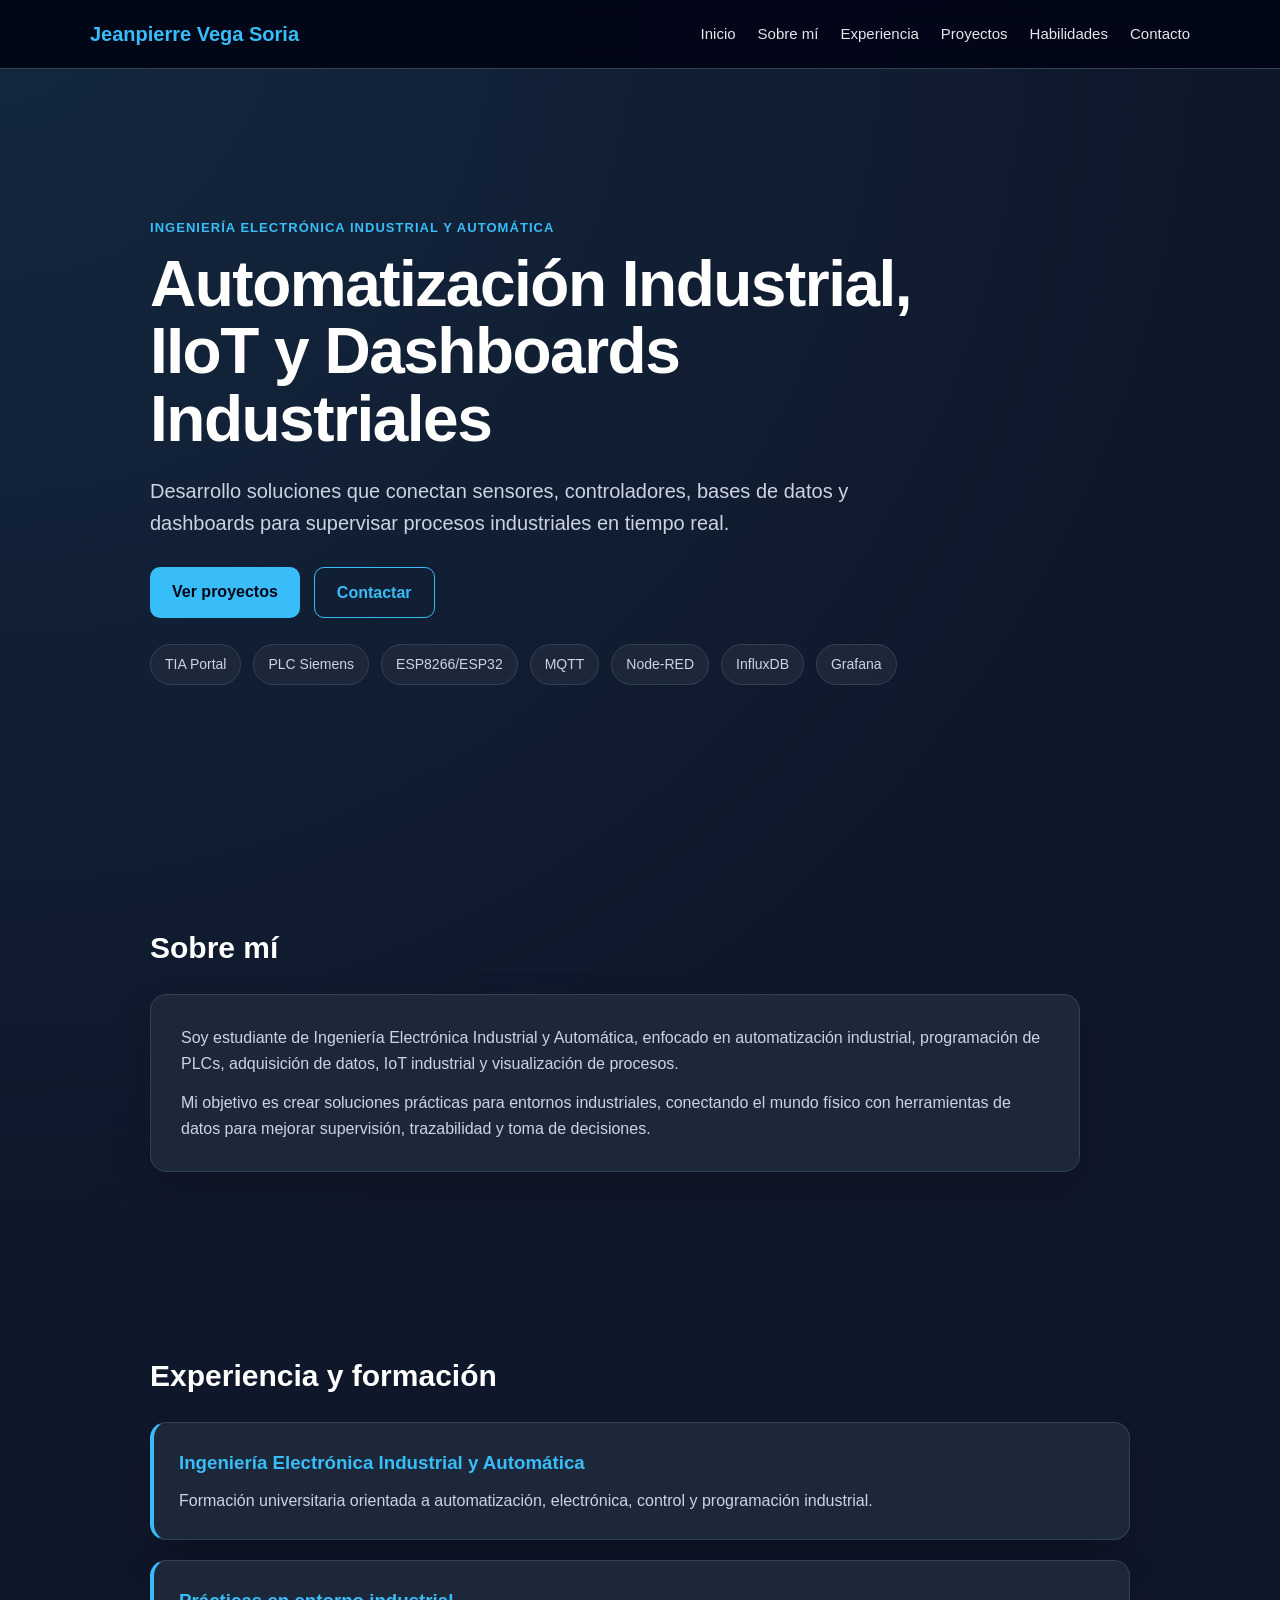
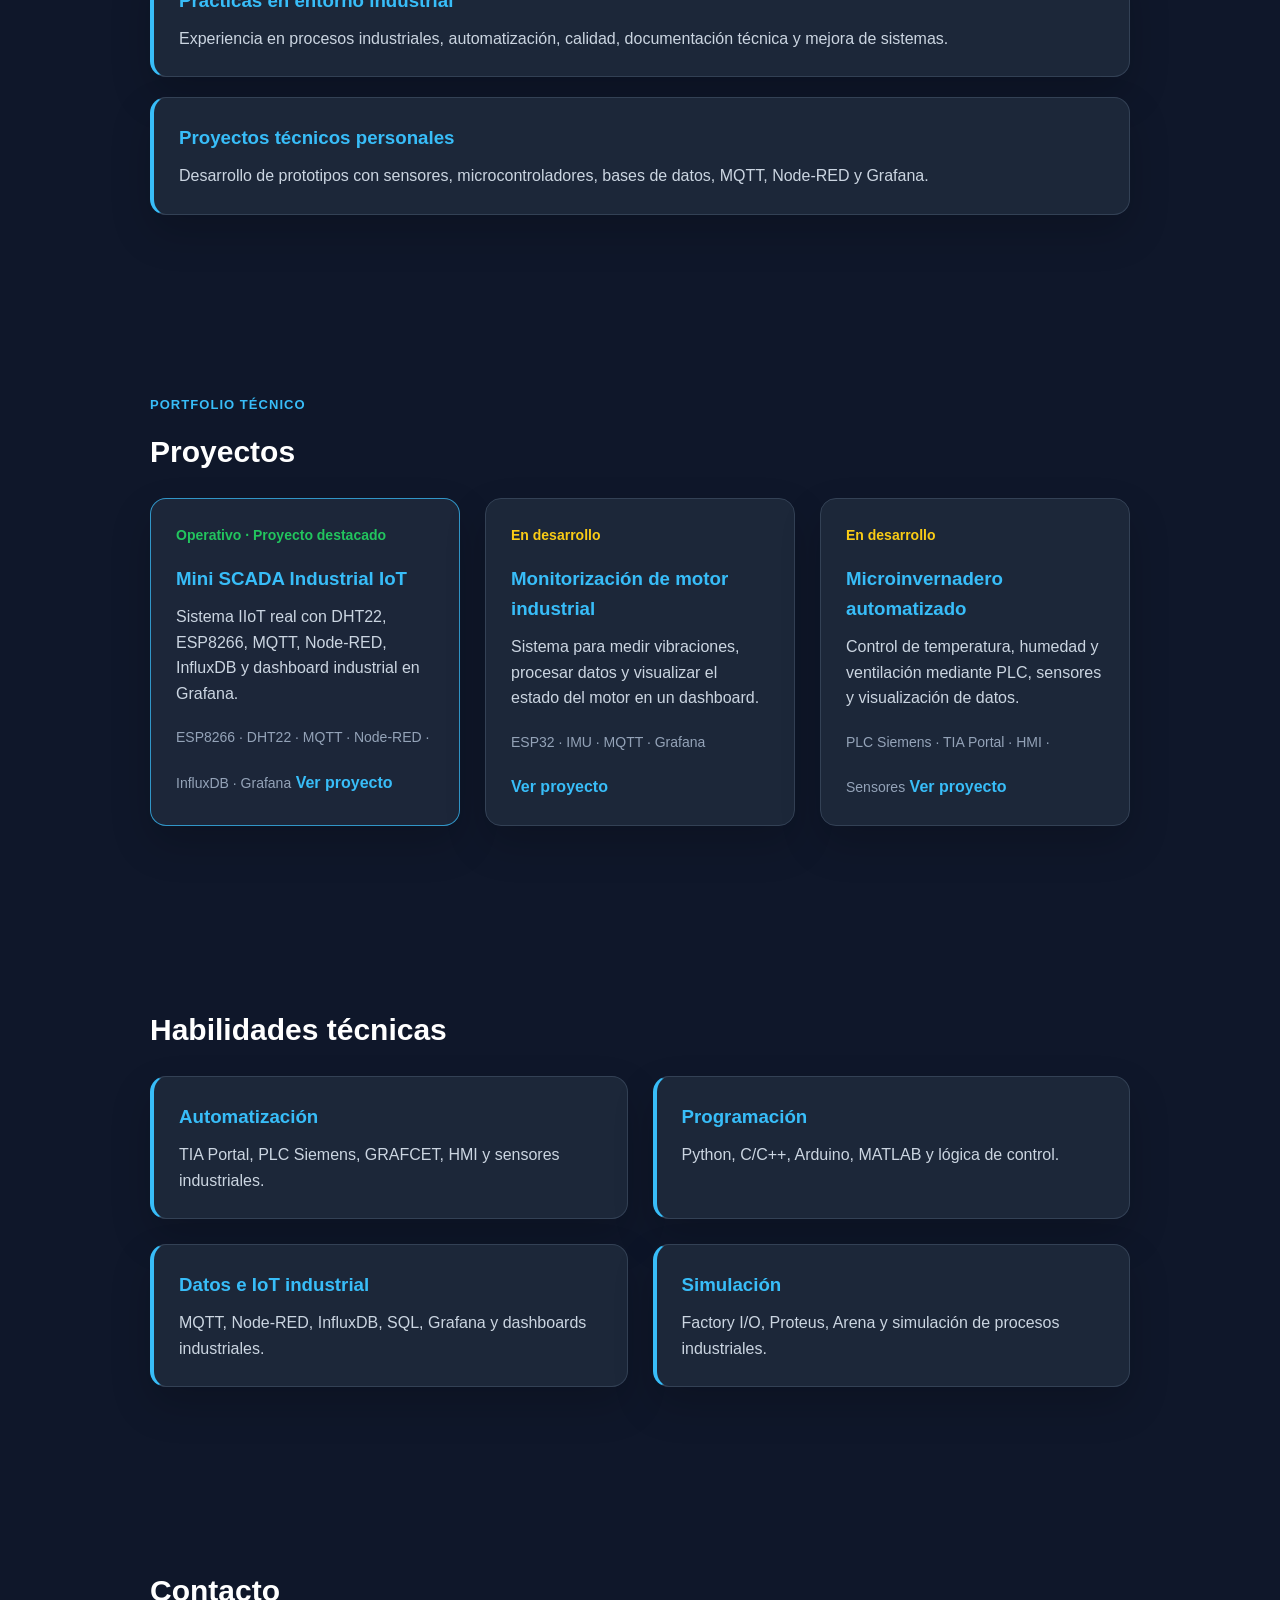
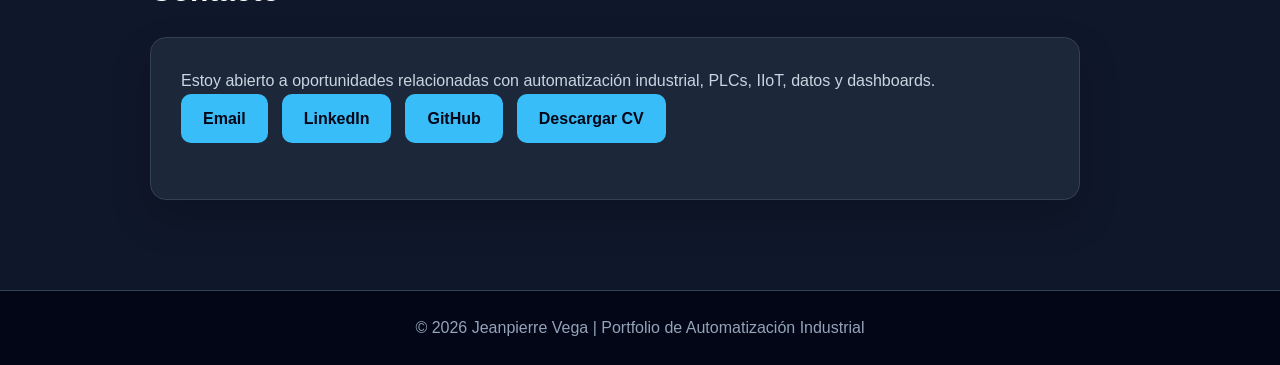
==== commit 96d33c82: "Ultima modificación" ====
--- a/index.html
+++ b/index.html
@@ -1,20 +1,16 @@
 <!DOCTYPE html>
 <html lang="es">
-
 <head>
   <meta charset="UTF-8">
   <meta name="viewport" content="width=device-width, initial-scale=1.0">
   <title>Portfolio Industrial | Jeanpierre Vega Soria</title>
-  <meta name="description"
-    content="Portfolio de automatización industrial, PLCs, IoT industrial, bases de datos y dashboards de Jeanpierre Vega Soria.">
+  <meta name="description" content="Portfolio de automatización industrial, PLCs, IoT industrial, bases de datos y dashboards de Jeanpierre Vega Soria.">
   <link rel="stylesheet" href="style.css">
 </head>
-
 <body>
   <header class="site-header">
     <nav class="navbar" aria-label="Navegación principal">
       <a class="brand" href="#inicio">Jeanpierre Vega Soria</a>
-
       <ul class="nav-links">
         <li><a href="#inicio">Inicio</a></li>
         <li><a href="#sobre-mi">Sobre mí</a></li>
@@ -30,68 +26,50 @@
     <section id="inicio" class="hero section">
       <div class="hero-content">
         <p class="eyebrow">Ingeniería Electrónica Industrial y Automática</p>
-
-        <h1>Automatización Industrial, PLCs e IoT Industrial</h1>
-
+        <h1>Automatización Industrial, IIoT y Dashboards Industriales</h1>
         <p class="hero-description">
-          Desarrollo soluciones de automatización, adquisición de datos, bases de datos
-          y visualización de procesos industriales.
+          Desarrollo soluciones que conectan sensores, controladores, bases de datos y dashboards
+          para supervisar procesos industriales en tiempo real.
         </p>
-
         <div class="hero-actions">
           <a href="#proyectos" class="button">Ver proyectos</a>
           <a href="#contacto" class="button button-secondary">Contactar</a>
         </div>
-
         <div class="tech-list" aria-label="Tecnologías destacadas">
-          <span>TIA Portal</span>
-          <span>PLC Siemens</span>
-          <span>Python</span>
-          <span>MQTT</span>
-          <span>Node-RED</span>
-          <span>InfluxDB</span>
-          <span>Grafana</span>
+          <span>TIA Portal</span><span>PLC Siemens</span><span>ESP8266/ESP32</span>
+          <span>MQTT</span><span>Node-RED</span><span>InfluxDB</span><span>Grafana</span>
         </div>
       </div>
     </section>
 
     <section id="sobre-mi" class="section">
       <h2>Sobre mí</h2>
-
       <div class="card">
         <p>
-          Soy estudiante de Ingeniería Electrónica Industrial y Automática, enfocado en
-          automatización industrial, programación de PLCs, adquisición de datos, bases de datos
-          y visualización de procesos.
+          Soy estudiante de Ingeniería Electrónica Industrial y Automática, enfocado en automatización
+          industrial, programación de PLCs, adquisición de datos, IoT industrial y visualización de procesos.
         </p>
-
         <p>
-          Mi objetivo es desarrollar soluciones prácticas para entornos industriales,
-          conectando sensores, controladores, software y dashboards para mejorar la supervisión,
-          la trazabilidad y la toma de decisiones.
+          Mi objetivo es crear soluciones prácticas para entornos industriales, conectando el mundo físico
+          con herramientas de datos para mejorar supervisión, trazabilidad y toma de decisiones.
         </p>
       </div>
     </section>
 
     <section id="experiencia" class="section">
       <h2>Experiencia y formación</h2>
-
       <div class="timeline">
         <article class="timeline-item">
           <h3>Ingeniería Electrónica Industrial y Automática</h3>
           <p>Formación universitaria orientada a automatización, electrónica, control y programación industrial.</p>
         </article>
-
         <article class="timeline-item">
           <h3>Prácticas en entorno industrial</h3>
-          <p>Experiencia en procesos industriales, automatización, calidad, documentación técnica y mejora de sistemas.
-          </p>
+          <p>Experiencia en procesos industriales, automatización, calidad, documentación técnica y mejora de sistemas.</p>
         </article>
-
         <article class="timeline-item">
           <h3>Proyectos técnicos personales</h3>
-          <p>Desarrollo de prototipos con PLCs, sensores, microcontroladores, bases de datos y dashboards industriales.
-          </p>
+          <p>Desarrollo de prototipos con sensores, microcontroladores, bases de datos, MQTT, Node-RED y Grafana.</p>
         </article>
       </div>
     </section>
@@ -101,37 +79,27 @@
         <p class="eyebrow">Portfolio técnico</p>
         <h2>Proyectos</h2>
       </div>
-
       <div class="project-grid">
         <article class="project-card featured">
-          <p class="project-status completed">Operativo</p>
+          <p class="project-status completed">Operativo · Proyecto destacado</p>
           <h3>Mini SCADA Industrial IoT</h3>
           <p>
-            Sistema IIoT real con sensor DHT22, ESP8266, MQTT, Node-RED,
-            InfluxDB y dashboard industrial en Grafana.
+            Sistema IIoT real con DHT22, ESP8266, MQTT, Node-RED, InfluxDB y dashboard industrial en Grafana.
           </p>
-          <span>ESP8266 · DHT22 · MQTT · InfluxDB · Grafana</span>
+          <span>ESP8266 · DHT22 · MQTT · Node-RED · InfluxDB · Grafana</span>
           <a href="proyectos/mini-scada.html" class="project-link">Ver proyecto</a>
         </article>
-
         <article class="project-card">
           <p class="project-status">En desarrollo</p>
           <h3>Monitorización de motor industrial</h3>
-          <p>
-            Sistema para medir vibraciones con sensores IMU, procesar datos y visualizar
-            el estado del motor en un dashboard.
-          </p>
+          <p>Sistema para medir vibraciones, procesar datos y visualizar el estado del motor en un dashboard.</p>
           <span>ESP32 · IMU · MQTT · Grafana</span>
           <a href="proyectos/motor-vibraciones.html" class="project-link">Ver proyecto</a>
         </article>
-
         <article class="project-card">
           <p class="project-status">En desarrollo</p>
           <h3>Microinvernadero automatizado</h3>
-          <p>
-            Control de temperatura, humedad y ventilación mediante PLC, sensores ambientales
-            y visualización de datos.
-          </p>
+          <p>Control de temperatura, humedad y ventilación mediante PLC, sensores y visualización de datos.</p>
           <span>PLC Siemens · TIA Portal · HMI · Sensores</span>
           <a href="proyectos/microinvernadero.html" class="project-link">Ver proyecto</a>
         </article>
@@ -140,56 +108,29 @@
 
     <section id="habilidades" class="section">
       <h2>Habilidades técnicas</h2>
-
       <div class="skills-grid">
-        <article class="skill-card">
-          <h3>Automatización</h3>
-          <p>TIA Portal, PLC Siemens, GRAFCET, HMI y sensores industriales.</p>
-        </article>
-
-        <article class="skill-card">
-          <h3>Programación</h3>
-          <p>Python, C/C++, Arduino, MATLAB y lógica de control.</p>
-        </article>
-
-        <article class="skill-card">
-          <h3>Datos e IoT industrial</h3>
-          <p>MQTT, Node-RED, InfluxDB, SQL, Grafana y dashboards industriales.</p>
-        </article>
-
-        <article class="skill-card">
-          <h3>Simulación</h3>
-          <p>Factory I/O, Proteus, Arena y simulación de procesos industriales.</p>
-        </article>
+        <article class="skill-card"><h3>Automatización</h3><p>TIA Portal, PLC Siemens, GRAFCET, HMI y sensores industriales.</p></article>
+        <article class="skill-card"><h3>Programación</h3><p>Python, C/C++, Arduino, MATLAB y lógica de control.</p></article>
+        <article class="skill-card"><h3>Datos e IoT industrial</h3><p>MQTT, Node-RED, InfluxDB, SQL, Grafana y dashboards industriales.</p></article>
+        <article class="skill-card"><h3>Simulación</h3><p>Factory I/O, Proteus, Arena y simulación de procesos industriales.</p></article>
       </div>
     </section>
 
     <section id="contacto" class="section">
       <h2>Contacto</h2>
-
       <div class="card contact-card">
-        <p>
-          Estoy abierto a oportunidades relacionadas con automatización industrial, PLCs,
-          IoT industrial, bases de datos y visualización de procesos.
-        </p>
-
+        <p>Estoy abierto a oportunidades relacionadas con automatización industrial, PLCs, IIoT, datos y dashboards.</p>
         <div class="contact-links">
           <a href="mailto:npiervs2302@gmail.com">Email</a>
-          <a href="https://www.linkedin.com/in/jeanpierre-vega-soria/?skipRedirect=true" target="_blank"
-            rel="noopener noreferrer">LinkedIn</a>
-          <a href="https://github.com/ElectroPierre/portfolio-industrial" target="_blank"
-            rel="noopener noreferrer">GitHub</a>
+          <a href="https://www.linkedin.com/in/jeanpierre-vega-soria/?skipRedirect=true" target="_blank" rel="noopener noreferrer">LinkedIn</a>
+          <a href="https://github.com/ElectroPierre/portfolio-industrial" target="_blank" rel="noopener noreferrer">GitHub</a>
           <a href="assets/cv-jeanpierre-vega.pdf" target="_blank" rel="noopener noreferrer">Descargar CV</a>
         </div>
       </div>
     </section>
   </main>
 
-  <footer class="site-footer">
-    <p>© 2026 Jeanpierre Vega | Portfolio de Automatización Industrial</p>
-  </footer>
-
+  <footer class="site-footer"><p>© 2026 Jeanpierre Vega | Portfolio de Automatización Industrial</p></footer>
   <script src="script.js"></script>
 </body>
-
-</html>+</html>
--- a/style.css
+++ b/style.css
@@ -1,6 +1,3 @@
-/* ===============================
-   Base
-================================== */
 :root {
   --bg: #0f172a;
   --bg-dark: #020617;
@@ -11,7 +8,6 @@
   --muted: #cbd5e1;
   --muted-2: #94a3b8;
   --primary: #38bdf8;
-  --primary-dark: #0284c7;
   --success: #22c55e;
   --warning: #facc15;
   --danger: #ef4444;
@@ -19,35 +15,17 @@
   --max-width: 1100px;
 }
 
-* {
-  margin: 0;
-  padding: 0;
-  box-sizing: border-box;
-}
-
-html {
-  scroll-behavior: smooth;
-}
-
+* { margin: 0; padding: 0; box-sizing: border-box; }
+html { scroll-behavior: smooth; }
 body {
-  background: radial-gradient(circle at top left, rgba(56, 189, 248, 0.08), transparent 35%), var(--bg);
+  background: radial-gradient(circle at top left, rgba(56, 189, 248, 0.10), transparent 34%), var(--bg);
   color: var(--text);
   font-family: Arial, Helvetica, sans-serif;
   line-height: 1.6;
 }
-
-img {
-  max-width: 100%;
-  display: block;
-}
-
-a {
-  color: inherit;
-}
-
-/* ===============================
-   Header / Navigation
-================================== */
+img, video { max-width: 100%; display: block; }
+a { color: inherit; }
+
 .site-header {
   background-color: rgba(2, 6, 23, 0.94);
   border-bottom: 1px solid var(--border);
@@ -57,7 +35,6 @@
   z-index: 10;
   backdrop-filter: blur(10px);
 }
-
 .navbar {
   max-width: var(--max-width);
   margin: 0 auto;
@@ -66,85 +43,43 @@
   align-items: center;
   gap: 24px;
 }
-
-.brand,
-nav h2 {
+.brand, nav h2 {
   color: var(--primary);
   font-size: 20px;
   font-weight: 800;
   text-decoration: none;
 }
-
-.nav-links,
-nav ul {
-  display: flex;
-  gap: 22px;
-  list-style: none;
-}
-
-.nav-links a,
-nav a {
+.nav-links, nav ul { display: flex; gap: 22px; list-style: none; }
+.nav-links a, nav a {
   color: var(--text);
   text-decoration: none;
   font-size: 15px;
   transition: color 0.2s ease;
 }
-
-.nav-links a:hover,
-nav a:hover {
-  color: var(--primary);
-}
-
-/* ===============================
-   Layout
-================================== */
+.nav-links a:hover, nav a:hover { color: var(--primary); }
+
 .section {
   max-width: var(--max-width);
   margin: 0 auto;
   padding: 90px 60px;
 }
-
-.section-compact {
-  padding-top: 45px;
-  padding-bottom: 45px;
-}
-
-.hero {
-  min-height: 85vh;
-  display: flex;
-  align-items: center;
-}
-
-.hero-content {
-  max-width: 760px;
-}
+.section-compact { padding-top: 42px; padding-bottom: 42px; }
+.hero { min-height: 85vh; display: flex; align-items: center; }
+.hero-content { max-width: 790px; }
+.project-hero { padding-bottom: 50px; }
 
 h1 {
-  max-width: 850px;
+  max-width: 900px;
   color: #fff;
-  font-size: clamp(40px, 6vw, 62px);
+  font-size: clamp(40px, 6vw, 64px);
   line-height: 1.05;
   letter-spacing: -1.5px;
   margin-bottom: 22px;
 }
-
-h2 {
-  color: #fff;
-  font-size: 30px;
-  margin-bottom: 22px;
-}
-
-h3 {
-  color: var(--primary);
-  margin-bottom: 10px;
-}
-
-p {
-  color: var(--muted);
-}
-
-.eyebrow,
-.hero-tag {
+h2 { color: #fff; font-size: 30px; margin-bottom: 22px; }
+h3 { color: var(--primary); margin-bottom: 10px; }
+p { color: var(--muted); }
+.eyebrow, .hero-tag {
   color: var(--primary);
   font-weight: 800;
   text-transform: uppercase;
@@ -152,33 +87,21 @@
   font-size: 13px;
   margin-bottom: 12px;
 }
-
 .hero-description {
-  max-width: 720px;
+  max-width: 760px;
   color: var(--muted);
   font-size: 20px;
   margin-bottom: 28px;
 }
-
-.section-heading {
-  margin-bottom: 10px;
-}
-
-/* ===============================
-   Buttons / Tags
-================================== */
-.hero-actions,
-.hero-buttons,
-.contact-links {
+.section-heading { margin-bottom: 10px; }
+
+.hero-actions, .hero-buttons, .contact-links {
   display: flex;
   flex-wrap: wrap;
   gap: 14px;
   margin-bottom: 26px;
 }
-
-.button,
-.hero-buttons a,
-.contact-links a {
+.button, .hero-buttons a, .contact-links a {
   background-color: var(--primary);
   color: var(--bg-dark);
   padding: 12px 22px;
@@ -188,27 +111,17 @@
   display: inline-block;
   transition: transform 0.2s ease, background-color 0.2s ease;
 }
-
-.button:hover,
-.hero-buttons a:hover,
-.contact-links a:hover {
+.button:hover, .hero-buttons a:hover, .contact-links a:hover {
   background-color: #7dd3fc;
   transform: translateY(-2px);
 }
-
-.button-secondary,
-.secondary-button {
+.button-secondary, .secondary-button {
   background-color: transparent !important;
   color: var(--primary) !important;
   border: 1px solid var(--primary);
 }
 
-.tech-list {
-  display: flex;
-  flex-wrap: wrap;
-  gap: 12px;
-}
-
+.tech-list { display: flex; flex-wrap: wrap; gap: 12px; }
 .tech-list span {
   background-color: rgba(30, 41, 59, 0.9);
   color: var(--muted);
@@ -218,162 +131,52 @@
   font-size: 14px;
 }
 
-/* ===============================
-   Cards
-================================== */
-.card,
-.about-card,
-.contact-card,
-.project-card,
-.skill-card,
-.timeline-item,
-.feature-card,
-.image-card {
+.card, .about-card, .contact-card, .project-card, .skill-card, .timeline-item, .feature-card, .image-card, .metric-card {
   background-color: rgba(30, 41, 59, 0.92);
   border: 1px solid var(--border);
   border-radius: var(--radius);
   box-shadow: 0 18px 40px rgba(0, 0, 0, 0.18);
 }
-
-.card,
-.about-card,
-.contact-card {
-  padding: 30px;
-  max-width: 900px;
-}
-
-.card p + p,
-.about-card p + p {
-  margin-top: 14px;
-}
-
-.project-grid,
-.skills-grid,
-.feature-grid {
-  display: grid;
-  gap: 25px;
-}
-
-.project-grid {
-  grid-template-columns: repeat(3, 1fr);
-}
-
-.skills-grid,
-.feature-grid {
-  grid-template-columns: repeat(2, 1fr);
-}
-
-.project-card,
-.skill-card,
-.timeline-item,
-.feature-card {
-  padding: 25px;
-}
-
-.project-card.featured {
-  border-color: rgba(56, 189, 248, 0.7);
-}
-
-.project-card p {
-  margin-bottom: 18px;
-}
-
-.project-card span {
+.card, .about-card, .contact-card { padding: 30px; max-width: 930px; }
+.card p + p, .about-card p + p { margin-top: 14px; }
+
+.project-grid, .skills-grid, .feature-grid, .project-summary-grid { display: grid; gap: 25px; }
+.project-grid { grid-template-columns: repeat(3, 1fr); }
+.skills-grid, .feature-grid { grid-template-columns: repeat(2, 1fr); }
+.project-summary-grid { grid-template-columns: repeat(4, 1fr); }
+.project-card, .skill-card, .timeline-item, .feature-card, .metric-card { padding: 25px; }
+.project-card.featured { border-color: rgba(56, 189, 248, 0.75); }
+.project-card p { margin-bottom: 18px; }
+.project-card span { color: var(--muted-2); font-size: 14px; }
+.project-status { color: var(--warning); font-size: 14px; font-weight: 800; margin-bottom: 10px; }
+.project-status.completed { color: var(--success); }
+.project-link { display: inline-block; margin-top: 20px; color: var(--primary); text-decoration: none; font-weight: 800; }
+.project-link:hover { text-decoration: underline; }
+.skill-card, .timeline-item, .architecture-card { border-left: 4px solid var(--primary); }
+.timeline { display: grid; gap: 20px; }
+
+.metric-card span {
+  display: block;
   color: var(--muted-2);
-  font-size: 14px;
-}
-
-.project-status {
-  color: var(--warning);
-  font-size: 14px;
-  font-weight: 800;
-  margin-bottom: 10px;
-}
-
-.project-status.completed {
-  color: var(--success);
-}
-
-.project-link {
-  display: inline-block;
-  margin-top: 20px;
-  color: var(--primary);
-  text-decoration: none;
-  font-weight: 800;
-}
-
-.project-link:hover {
-  text-decoration: underline;
-}
-
-.skill-card,
-.timeline-item {
-  border-left: 4px solid var(--primary);
-}
-
-.timeline {
-  display: grid;
-  gap: 20px;
-}
-
-/* ===============================
-   Project page
-================================== */
-.project-hero {
-  padding-bottom: 55px;
-}
-
-.architecture-card {
-  border-left: 4px solid var(--primary);
-}
-
-.architecture-flow {
-  color: #fff;
-  font-weight: 800;
-  font-size: 18px;
-  margin-bottom: 12px;
-}
-
-.check-list {
-  list-style: none;
-  display: grid;
-  gap: 12px;
-}
-
-.check-list li {
-  color: var(--muted);
-  position: relative;
-  padding-left: 28px;
-}
-
-.check-list li::before {
-  content: "✓";
-  position: absolute;
-  left: 0;
-  color: var(--success);
-  font-weight: 800;
-}
-
-.gallery {
-  display: grid;
-  gap: 26px;
-}
-
-.image-card {
-  overflow: hidden;
-}
-
-.image-card img,
-.about-card img {
-  width: 100%;
-  border-bottom: 1px solid var(--border);
-}
-
-.image-card figcaption {
-  color: var(--muted);
-  padding: 18px 22px 22px;
-  font-size: 15px;
-}
+  font-size: 13px;
+  text-transform: uppercase;
+  letter-spacing: 0.08em;
+  margin-bottom: 8px;
+}
+.metric-card strong { color: #fff; font-size: 18px; }
+.architecture-flow { color: #fff; font-weight: 800; font-size: 18px; margin-bottom: 12px; }
+
+.check-list { list-style: none; display: grid; gap: 12px; }
+.check-list li { color: var(--muted); position: relative; padding-left: 28px; }
+.check-list li::before { content: "✓"; position: absolute; left: 0; color: var(--success); font-weight: 800; }
+
+.gallery { display: grid; gap: 26px; margin-top: 24px; }
+.gallery-small { grid-template-columns: repeat(3, 1fr); }
+.image-card { overflow: hidden; }
+.image-card img, .about-card img { width: 100%; border-bottom: 1px solid var(--border); }
+.image-card figcaption { color: var(--muted); padding: 18px 22px 22px; font-size: 15px; }
+.media-card video { border-radius: 12px; border: 1px solid var(--border); background: var(--bg-dark); }
+.video-caption { margin-top: 16px; color: var(--muted-2); font-size: 15px; }
 
 .back-button {
   display: inline-block;
@@ -385,94 +188,28 @@
   border-radius: 10px;
   transition: background-color 0.2s ease, color 0.2s ease;
 }
-
-.back-button:hover {
-  background-color: var(--primary);
-  color: var(--bg-dark);
-}
-
-/* ===============================
-   Footer
-================================== */
-.site-footer,
-footer {
+.back-button:hover { background-color: var(--primary); color: var(--bg-dark); }
+
+.site-footer, footer {
   border-top: 1px solid var(--border);
   background-color: var(--bg-dark);
   text-align: center;
   padding: 24px 20px;
 }
-
-.site-footer p,
-footer p {
-  color: var(--muted-2);
-}
-
-/* ===============================
-   Responsive
-================================== */
-@media (max-width: 900px) {
-  .project-grid,
-  .skills-grid,
-  .feature-grid {
-    grid-template-columns: 1fr;
-  }
-
-  .site-header {
-    padding: 18px 24px;
-  }
-
-  .navbar {
-    flex-direction: column;
-    align-items: flex-start;
-  }
-
-  .nav-links,
-  nav ul {
-    flex-wrap: wrap;
-    gap: 12px;
-  }
-
-  .section {
-    padding-left: 25px;
-    padding-right: 25px;
-  }
-
-  .hero-actions,
-  .hero-buttons {
-    flex-direction: column;
-    align-items: flex-start;
-  }
-}
-
+.site-footer p, footer p { color: var(--muted-2); }
+
+@media (max-width: 950px) {
+  .project-grid, .skills-grid, .feature-grid, .project-summary-grid, .gallery-small { grid-template-columns: 1fr; }
+  .site-header { padding: 18px 24px; }
+  .navbar { flex-direction: column; align-items: flex-start; }
+  .nav-links, nav ul { flex-wrap: wrap; gap: 12px; }
+  .section { padding-left: 25px; padding-right: 25px; }
+  .hero-actions, .hero-buttons { flex-direction: column; align-items: flex-start; }
+}
 @media (max-width: 560px) {
-  .section {
-    padding-top: 65px;
-    padding-bottom: 65px;
-  }
-
-  .section-compact {
-    padding-top: 35px;
-    padding-bottom: 35px;
-  }
-
-  .card,
-  .about-card,
-  .contact-card,
-  .project-card,
-  .skill-card,
-  .timeline-item,
-  .feature-card {
-    padding: 22px;
-  }
-
-  .nav-links,
-  nav ul {
-    flex-direction: column;
-  }
-}
-
-.video-caption{
-  margin-top: 16px;
-  color: #94a3b8;
-  font-size: 15px;
-}+  .section { padding-top: 65px; padding-bottom: 65px; }
+  .section-compact { padding-top: 34px; padding-bottom: 34px; }
+  .card, .about-card, .contact-card, .project-card, .skill-card, .timeline-item, .feature-card, .metric-card { padding: 22px; }
+  .nav-links, nav ul { flex-direction: column; }
+}
+
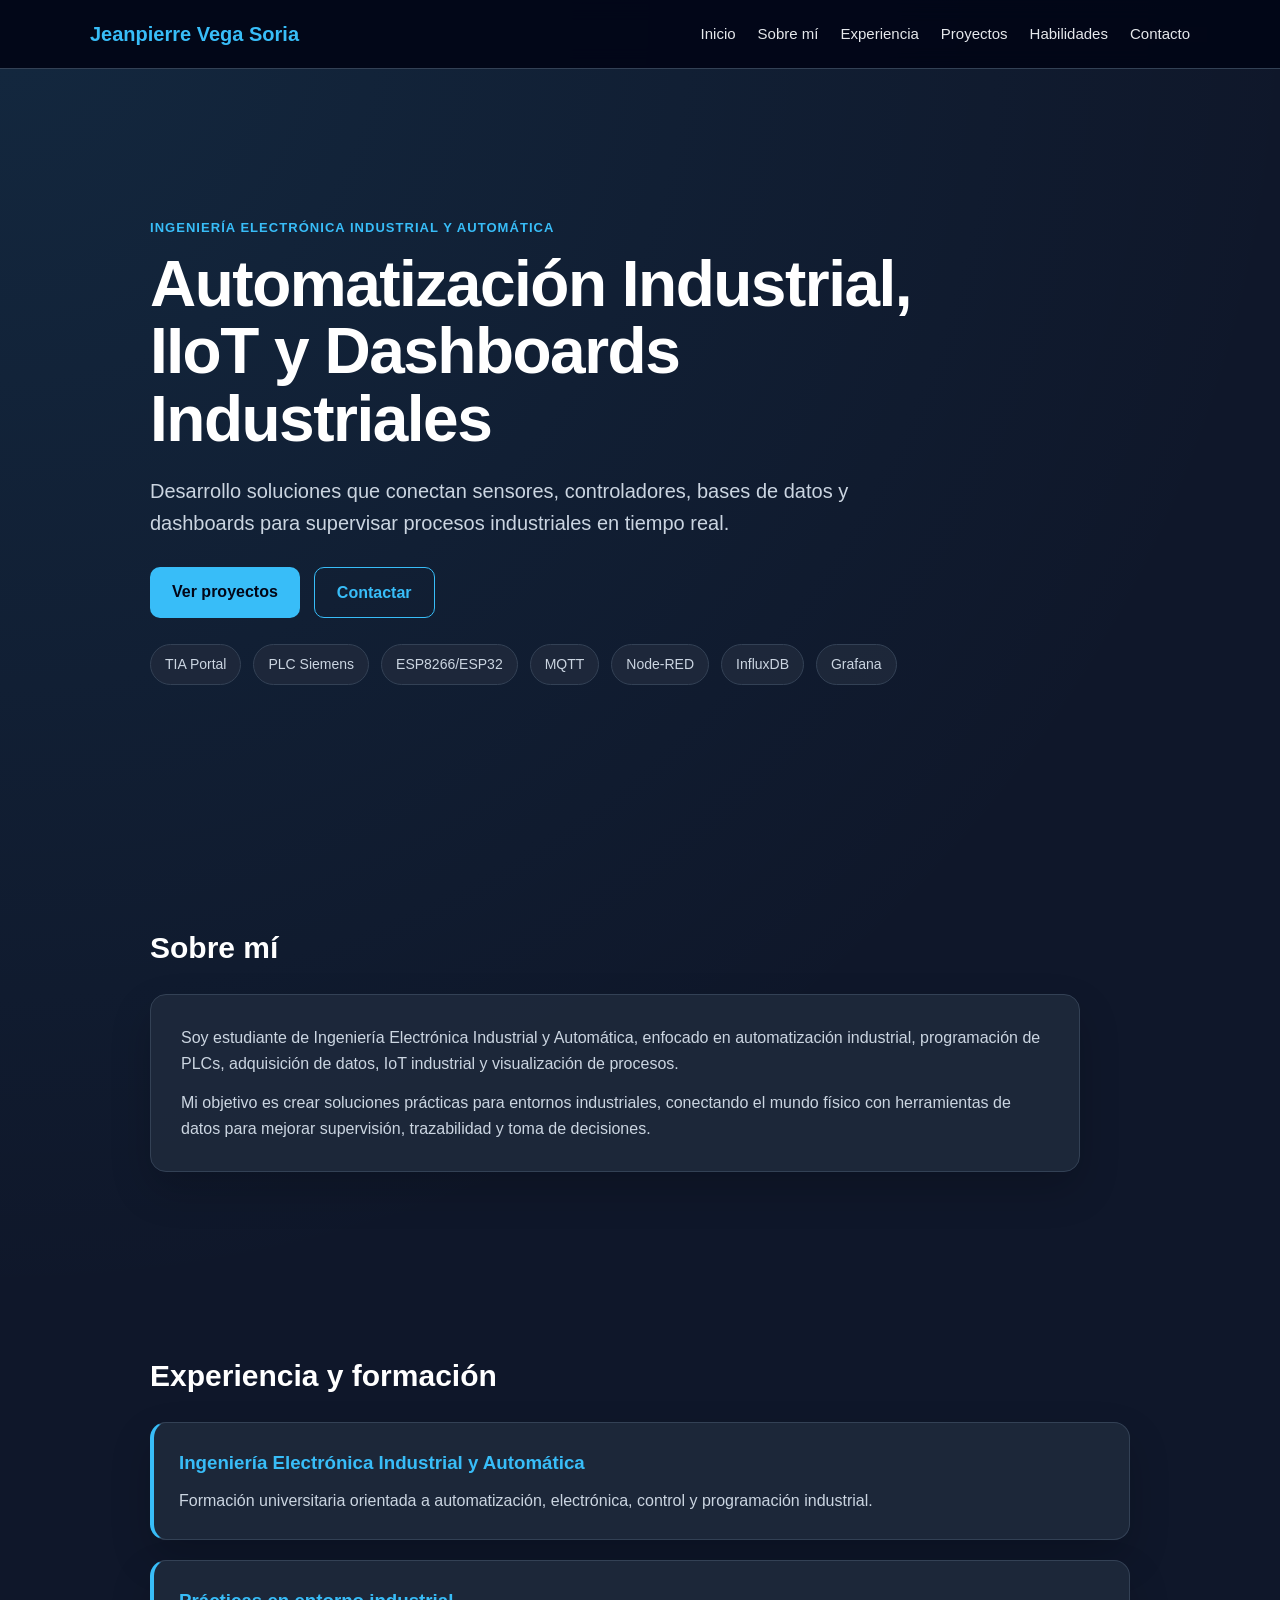
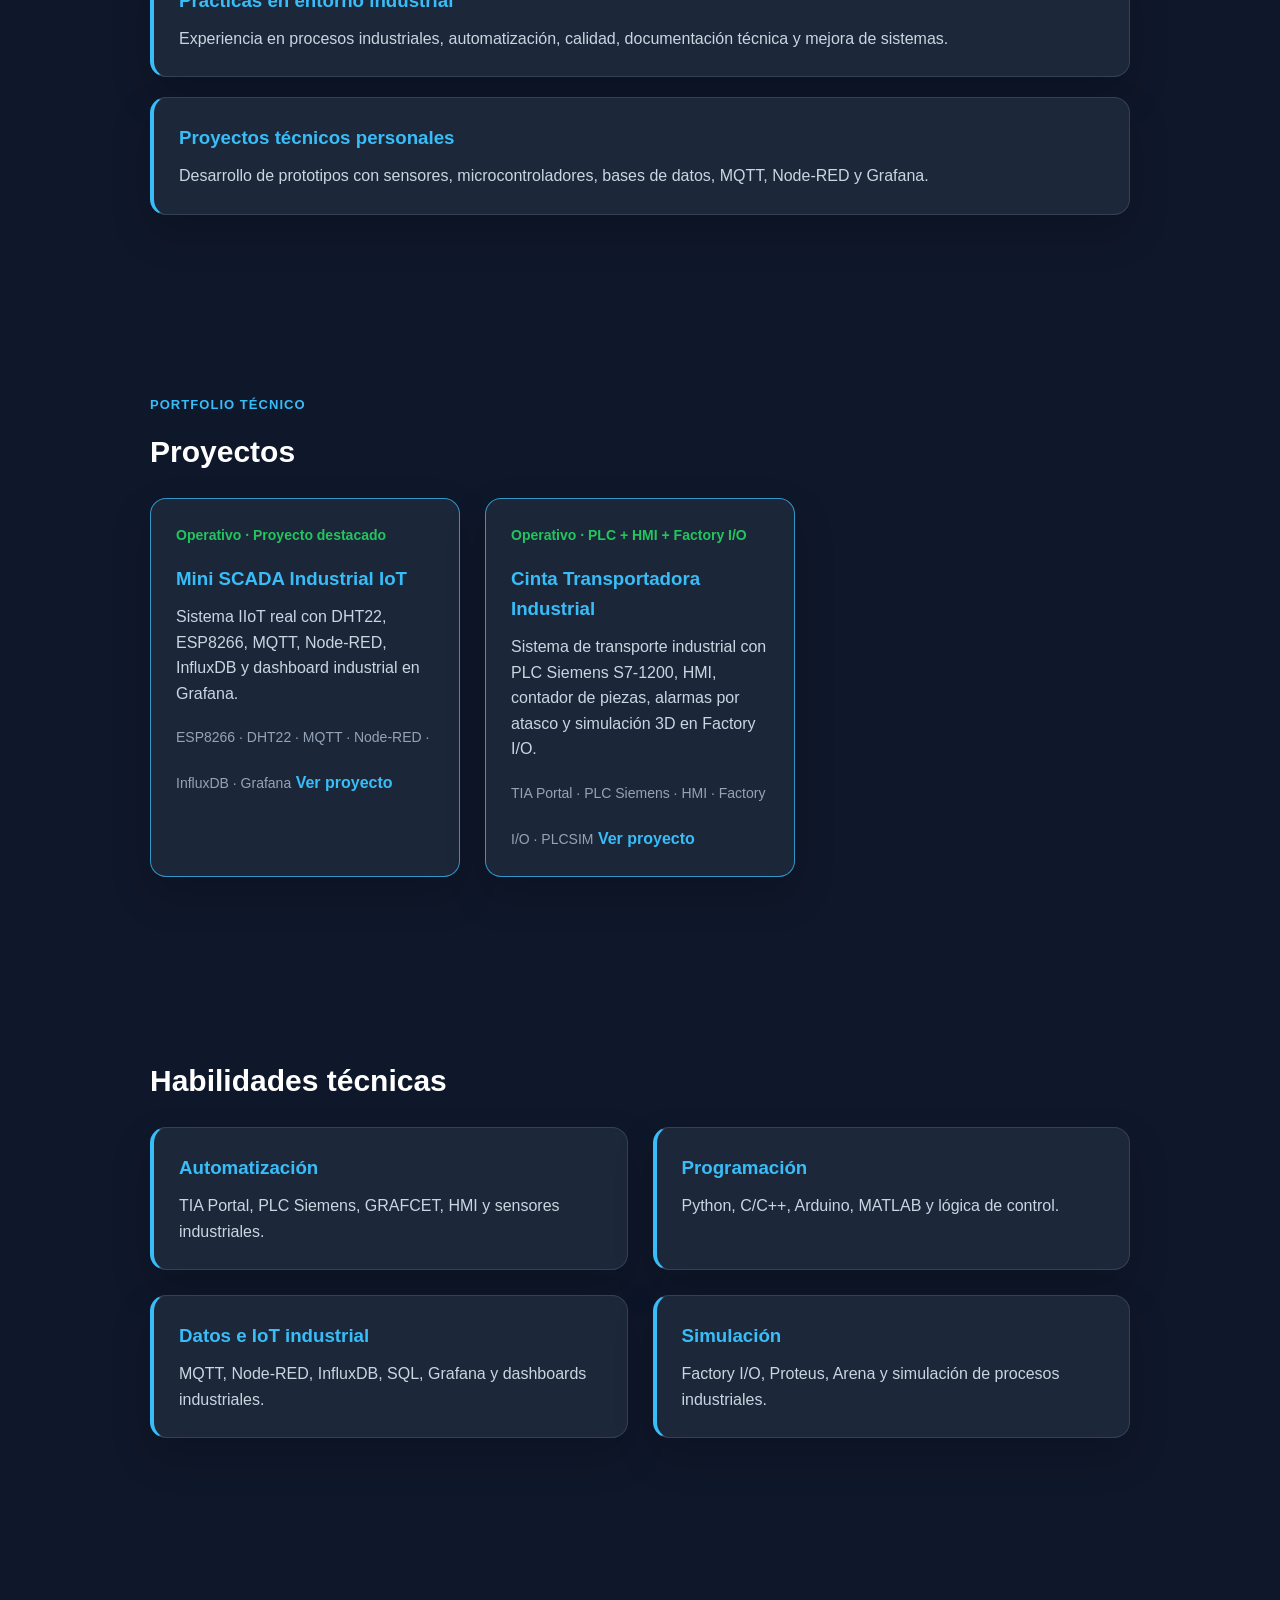
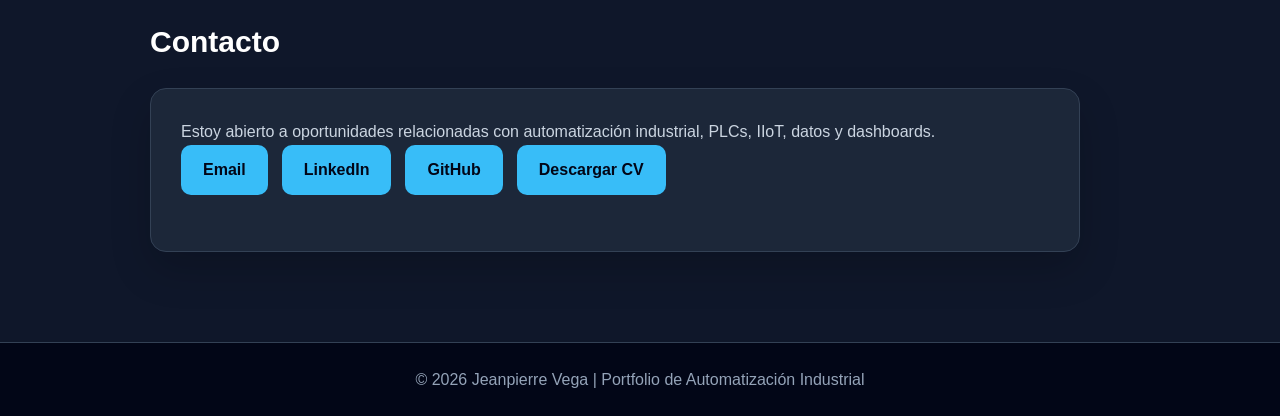
==== commit 5636b6d7: "CintaHMIPLCFACTORY" ====
--- a/index.html
+++ b/index.html
@@ -1,136 +1,196 @@
-<!DOCTYPE html>
+<!doctype html>
 <html lang="es">
-<head>
-  <meta charset="UTF-8">
-  <meta name="viewport" content="width=device-width, initial-scale=1.0">
-  <title>Portfolio Industrial | Jeanpierre Vega Soria</title>
-  <meta name="description" content="Portfolio de automatización industrial, PLCs, IoT industrial, bases de datos y dashboards de Jeanpierre Vega Soria.">
-  <link rel="stylesheet" href="style.css">
-</head>
-<body>
-  <header class="site-header">
-    <nav class="navbar" aria-label="Navegación principal">
-      <a class="brand" href="#inicio">Jeanpierre Vega Soria</a>
-      <ul class="nav-links">
-        <li><a href="#inicio">Inicio</a></li>
-        <li><a href="#sobre-mi">Sobre mí</a></li>
-        <li><a href="#experiencia">Experiencia</a></li>
-        <li><a href="#proyectos">Proyectos</a></li>
-        <li><a href="#habilidades">Habilidades</a></li>
-        <li><a href="#contacto">Contacto</a></li>
-      </ul>
-    </nav>
-  </header>
+  <head>
+    <meta charset="UTF-8" />
+    <meta name="viewport" content="width=device-width, initial-scale=1.0" />
+    <title>Portfolio Industrial | Jeanpierre Vega Soria</title>
+    <meta
+      name="description"
+      content="Portfolio de automatización industrial, PLCs, IoT industrial, bases de datos y dashboards de Jeanpierre Vega Soria."
+    />
+    <link rel="stylesheet" href="style.css" />
+  </head>
+  <body>
+    <header class="site-header">
+      <nav class="navbar" aria-label="Navegación principal">
+        <a class="brand" href="#inicio">Jeanpierre Vega Soria</a>
+        <ul class="nav-links">
+          <li><a href="#inicio">Inicio</a></li>
+          <li><a href="#sobre-mi">Sobre mí</a></li>
+          <li><a href="#experiencia">Experiencia</a></li>
+          <li><a href="#proyectos">Proyectos</a></li>
+          <li><a href="#habilidades">Habilidades</a></li>
+          <li><a href="#contacto">Contacto</a></li>
+        </ul>
+      </nav>
+    </header>
 
-  <main>
-    <section id="inicio" class="hero section">
-      <div class="hero-content">
-        <p class="eyebrow">Ingeniería Electrónica Industrial y Automática</p>
-        <h1>Automatización Industrial, IIoT y Dashboards Industriales</h1>
-        <p class="hero-description">
-          Desarrollo soluciones que conectan sensores, controladores, bases de datos y dashboards
-          para supervisar procesos industriales en tiempo real.
-        </p>
-        <div class="hero-actions">
-          <a href="#proyectos" class="button">Ver proyectos</a>
-          <a href="#contacto" class="button button-secondary">Contactar</a>
+    <main>
+      <section id="inicio" class="hero section">
+        <div class="hero-content">
+          <p class="eyebrow">Ingeniería Electrónica Industrial y Automática</p>
+          <h1>Automatización Industrial, IIoT y Dashboards Industriales</h1>
+          <p class="hero-description">
+            Desarrollo soluciones que conectan sensores, controladores, bases de
+            datos y dashboards para supervisar procesos industriales en tiempo
+            real.
+          </p>
+          <div class="hero-actions">
+            <a href="#proyectos" class="button">Ver proyectos</a>
+            <a href="#contacto" class="button button-secondary">Contactar</a>
+          </div>
+          <div class="tech-list" aria-label="Tecnologías destacadas">
+            <span>TIA Portal</span><span>PLC Siemens</span
+            ><span>ESP8266/ESP32</span> <span>MQTT</span><span>Node-RED</span
+            ><span>InfluxDB</span><span>Grafana</span>
+          </div>
         </div>
-        <div class="tech-list" aria-label="Tecnologías destacadas">
-          <span>TIA Portal</span><span>PLC Siemens</span><span>ESP8266/ESP32</span>
-          <span>MQTT</span><span>Node-RED</span><span>InfluxDB</span><span>Grafana</span>
+      </section>
+
+      <section id="sobre-mi" class="section">
+        <h2>Sobre mí</h2>
+        <div class="card">
+          <p>
+            Soy estudiante de Ingeniería Electrónica Industrial y Automática,
+            enfocado en automatización industrial, programación de PLCs,
+            adquisición de datos, IoT industrial y visualización de procesos.
+          </p>
+          <p>
+            Mi objetivo es crear soluciones prácticas para entornos
+            industriales, conectando el mundo físico con herramientas de datos
+            para mejorar supervisión, trazabilidad y toma de decisiones.
+          </p>
         </div>
-      </div>
-    </section>
+      </section>
 
-    <section id="sobre-mi" class="section">
-      <h2>Sobre mí</h2>
-      <div class="card">
-        <p>
-          Soy estudiante de Ingeniería Electrónica Industrial y Automática, enfocado en automatización
-          industrial, programación de PLCs, adquisición de datos, IoT industrial y visualización de procesos.
-        </p>
-        <p>
-          Mi objetivo es crear soluciones prácticas para entornos industriales, conectando el mundo físico
-          con herramientas de datos para mejorar supervisión, trazabilidad y toma de decisiones.
-        </p>
-      </div>
-    </section>
+      <section id="experiencia" class="section">
+        <h2>Experiencia y formación</h2>
+        <div class="timeline">
+          <article class="timeline-item">
+            <h3>Ingeniería Electrónica Industrial y Automática</h3>
+            <p>
+              Formación universitaria orientada a automatización, electrónica,
+              control y programación industrial.
+            </p>
+          </article>
+          <article class="timeline-item">
+            <h3>Prácticas en entorno industrial</h3>
+            <p>
+              Experiencia en procesos industriales, automatización, calidad,
+              documentación técnica y mejora de sistemas.
+            </p>
+          </article>
+          <article class="timeline-item">
+            <h3>Proyectos técnicos personales</h3>
+            <p>
+              Desarrollo de prototipos con sensores, microcontroladores, bases
+              de datos, MQTT, Node-RED y Grafana.
+            </p>
+          </article>
+        </div>
+      </section>
 
-    <section id="experiencia" class="section">
-      <h2>Experiencia y formación</h2>
-      <div class="timeline">
-        <article class="timeline-item">
-          <h3>Ingeniería Electrónica Industrial y Automática</h3>
-          <p>Formación universitaria orientada a automatización, electrónica, control y programación industrial.</p>
-        </article>
-        <article class="timeline-item">
-          <h3>Prácticas en entorno industrial</h3>
-          <p>Experiencia en procesos industriales, automatización, calidad, documentación técnica y mejora de sistemas.</p>
-        </article>
-        <article class="timeline-item">
-          <h3>Proyectos técnicos personales</h3>
-          <p>Desarrollo de prototipos con sensores, microcontroladores, bases de datos, MQTT, Node-RED y Grafana.</p>
-        </article>
-      </div>
-    </section>
+      <section id="proyectos" class="section">
+        <div class="section-heading">
+          <p class="eyebrow">Portfolio técnico</p>
+          <h2>Proyectos</h2>
+        </div>
+        <div class="project-grid">
+          <article class="project-card featured">
+            <p class="project-status completed">
+              Operativo · Proyecto destacado
+            </p>
+            <h3>Mini SCADA Industrial IoT</h3>
+            <p>
+              Sistema IIoT real con DHT22, ESP8266, MQTT, Node-RED, InfluxDB y
+              dashboard industrial en Grafana.
+            </p>
+            <span>ESP8266 · DHT22 · MQTT · Node-RED · InfluxDB · Grafana</span>
+            <a href="proyectos/mini-scada.html" class="project-link"
+              >Ver proyecto</a
+            >
+          </article>
+          <article class="project-card featured">
+            <p class="project-status completed">
+              Operativo · PLC + HMI + Factory I/O
+            </p>
+            <h3>Cinta Transportadora Industrial</h3>
+            <p>
+              Sistema de transporte industrial con PLC Siemens S7-1200, HMI,
+              contador de piezas, alarmas por atasco y simulación 3D en Factory
+              I/O.
+            </p>
+            <span>TIA Portal · PLC Siemens · HMI · Factory I/O · PLCSIM</span>
+            <a href="proyectos/cinta-transportadora.html" class="project-link">
+              Ver proyecto
+            </a>
+          </article>
+        </div>
+      </section>
 
-    <section id="proyectos" class="section">
-      <div class="section-heading">
-        <p class="eyebrow">Portfolio técnico</p>
-        <h2>Proyectos</h2>
-      </div>
-      <div class="project-grid">
-        <article class="project-card featured">
-          <p class="project-status completed">Operativo · Proyecto destacado</p>
-          <h3>Mini SCADA Industrial IoT</h3>
+      <section id="habilidades" class="section">
+        <h2>Habilidades técnicas</h2>
+        <div class="skills-grid">
+          <article class="skill-card">
+            <h3>Automatización</h3>
+            <p>
+              TIA Portal, PLC Siemens, GRAFCET, HMI y sensores industriales.
+            </p>
+          </article>
+          <article class="skill-card">
+            <h3>Programación</h3>
+            <p>Python, C/C++, Arduino, MATLAB y lógica de control.</p>
+          </article>
+          <article class="skill-card">
+            <h3>Datos e IoT industrial</h3>
+            <p>
+              MQTT, Node-RED, InfluxDB, SQL, Grafana y dashboards industriales.
+            </p>
+          </article>
+          <article class="skill-card">
+            <h3>Simulación</h3>
+            <p>
+              Factory I/O, Proteus, Arena y simulación de procesos industriales.
+            </p>
+          </article>
+        </div>
+      </section>
+
+      <section id="contacto" class="section">
+        <h2>Contacto</h2>
+        <div class="card contact-card">
           <p>
-            Sistema IIoT real con DHT22, ESP8266, MQTT, Node-RED, InfluxDB y dashboard industrial en Grafana.
+            Estoy abierto a oportunidades relacionadas con automatización
+            industrial, PLCs, IIoT, datos y dashboards.
           </p>
-          <span>ESP8266 · DHT22 · MQTT · Node-RED · InfluxDB · Grafana</span>
-          <a href="proyectos/mini-scada.html" class="project-link">Ver proyecto</a>
-        </article>
-        <article class="project-card">
-          <p class="project-status">En desarrollo</p>
-          <h3>Monitorización de motor industrial</h3>
-          <p>Sistema para medir vibraciones, procesar datos y visualizar el estado del motor en un dashboard.</p>
-          <span>ESP32 · IMU · MQTT · Grafana</span>
-          <a href="proyectos/motor-vibraciones.html" class="project-link">Ver proyecto</a>
-        </article>
-        <article class="project-card">
-          <p class="project-status">En desarrollo</p>
-          <h3>Microinvernadero automatizado</h3>
-          <p>Control de temperatura, humedad y ventilación mediante PLC, sensores y visualización de datos.</p>
-          <span>PLC Siemens · TIA Portal · HMI · Sensores</span>
-          <a href="proyectos/microinvernadero.html" class="project-link">Ver proyecto</a>
-        </article>
-      </div>
-    </section>
+          <div class="contact-links">
+            <a href="mailto:npiervs2302@gmail.com">Email</a>
+            <a
+              href="https://www.linkedin.com/in/jeanpierre-vega-soria/?skipRedirect=true"
+              target="_blank"
+              rel="noopener noreferrer"
+              >LinkedIn</a
+            >
+            <a
+              href="https://github.com/ElectroPierre/portfolio-industrial"
+              target="_blank"
+              rel="noopener noreferrer"
+              >GitHub</a
+            >
+            <a
+              href="assets/cv-jeanpierre-vega.pdf"
+              target="_blank"
+              rel="noopener noreferrer"
+              >Descargar CV</a
+            >
+          </div>
+        </div>
+      </section>
+    </main>
 
-    <section id="habilidades" class="section">
-      <h2>Habilidades técnicas</h2>
-      <div class="skills-grid">
-        <article class="skill-card"><h3>Automatización</h3><p>TIA Portal, PLC Siemens, GRAFCET, HMI y sensores industriales.</p></article>
-        <article class="skill-card"><h3>Programación</h3><p>Python, C/C++, Arduino, MATLAB y lógica de control.</p></article>
-        <article class="skill-card"><h3>Datos e IoT industrial</h3><p>MQTT, Node-RED, InfluxDB, SQL, Grafana y dashboards industriales.</p></article>
-        <article class="skill-card"><h3>Simulación</h3><p>Factory I/O, Proteus, Arena y simulación de procesos industriales.</p></article>
-      </div>
-    </section>
-
-    <section id="contacto" class="section">
-      <h2>Contacto</h2>
-      <div class="card contact-card">
-        <p>Estoy abierto a oportunidades relacionadas con automatización industrial, PLCs, IIoT, datos y dashboards.</p>
-        <div class="contact-links">
-          <a href="mailto:npiervs2302@gmail.com">Email</a>
-          <a href="https://www.linkedin.com/in/jeanpierre-vega-soria/?skipRedirect=true" target="_blank" rel="noopener noreferrer">LinkedIn</a>
-          <a href="https://github.com/ElectroPierre/portfolio-industrial" target="_blank" rel="noopener noreferrer">GitHub</a>
-          <a href="assets/cv-jeanpierre-vega.pdf" target="_blank" rel="noopener noreferrer">Descargar CV</a>
-        </div>
-      </div>
-    </section>
-  </main>
-
-  <footer class="site-footer"><p>© 2026 Jeanpierre Vega | Portfolio de Automatización Industrial</p></footer>
-  <script src="script.js"></script>
-</body>
+    <footer class="site-footer">
+      <p>© 2026 Jeanpierre Vega | Portfolio de Automatización Industrial</p>
+    </footer>
+    <script src="script.js"></script>
+  </body>
 </html>
--- a/style.css
+++ b/style.css
@@ -15,16 +15,34 @@
   --max-width: 1100px;
 }
 
-* { margin: 0; padding: 0; box-sizing: border-box; }
-html { scroll-behavior: smooth; }
+* {
+  margin: 0;
+  padding: 0;
+  box-sizing: border-box;
+}
+html {
+  scroll-behavior: smooth;
+}
 body {
-  background: radial-gradient(circle at top left, rgba(56, 189, 248, 0.10), transparent 34%), var(--bg);
+  background:
+    radial-gradient(
+      circle at top left,
+      rgba(56, 189, 248, 0.1),
+      transparent 34%
+    ),
+    var(--bg);
   color: var(--text);
   font-family: Arial, Helvetica, sans-serif;
   line-height: 1.6;
 }
-img, video { max-width: 100%; display: block; }
-a { color: inherit; }
+img,
+video {
+  max-width: 100%;
+  display: block;
+}
+a {
+  color: inherit;
+}
 
 .site-header {
   background-color: rgba(2, 6, 23, 0.94);
@@ -43,30 +61,51 @@
   align-items: center;
   gap: 24px;
 }
-.brand, nav h2 {
+.brand,
+nav h2 {
   color: var(--primary);
   font-size: 20px;
   font-weight: 800;
   text-decoration: none;
 }
-.nav-links, nav ul { display: flex; gap: 22px; list-style: none; }
-.nav-links a, nav a {
+.nav-links,
+nav ul {
+  display: flex;
+  gap: 22px;
+  list-style: none;
+}
+.nav-links a,
+nav a {
   color: var(--text);
   text-decoration: none;
   font-size: 15px;
   transition: color 0.2s ease;
 }
-.nav-links a:hover, nav a:hover { color: var(--primary); }
+.nav-links a:hover,
+nav a:hover {
+  color: var(--primary);
+}
 
 .section {
   max-width: var(--max-width);
   margin: 0 auto;
   padding: 90px 60px;
 }
-.section-compact { padding-top: 42px; padding-bottom: 42px; }
-.hero { min-height: 85vh; display: flex; align-items: center; }
-.hero-content { max-width: 790px; }
-.project-hero { padding-bottom: 50px; }
+.section-compact {
+  padding-top: 42px;
+  padding-bottom: 42px;
+}
+.hero {
+  min-height: 85vh;
+  display: flex;
+  align-items: center;
+}
+.hero-content {
+  max-width: 790px;
+}
+.project-hero {
+  padding-bottom: 50px;
+}
 
 h1 {
   max-width: 900px;
@@ -76,10 +115,20 @@
   letter-spacing: -1.5px;
   margin-bottom: 22px;
 }
-h2 { color: #fff; font-size: 30px; margin-bottom: 22px; }
-h3 { color: var(--primary); margin-bottom: 10px; }
-p { color: var(--muted); }
-.eyebrow, .hero-tag {
+h2 {
+  color: #fff;
+  font-size: 30px;
+  margin-bottom: 22px;
+}
+h3 {
+  color: var(--primary);
+  margin-bottom: 10px;
+}
+p {
+  color: var(--muted);
+}
+.eyebrow,
+.hero-tag {
   color: var(--primary);
   font-weight: 800;
   text-transform: uppercase;
@@ -93,15 +142,21 @@
   font-size: 20px;
   margin-bottom: 28px;
 }
-.section-heading { margin-bottom: 10px; }
-
-.hero-actions, .hero-buttons, .contact-links {
+.section-heading {
+  margin-bottom: 10px;
+}
+
+.hero-actions,
+.hero-buttons,
+.contact-links {
   display: flex;
   flex-wrap: wrap;
   gap: 14px;
   margin-bottom: 26px;
 }
-.button, .hero-buttons a, .contact-links a {
+.button,
+.hero-buttons a,
+.contact-links a {
   background-color: var(--primary);
   color: var(--bg-dark);
   padding: 12px 22px;
@@ -109,19 +164,28 @@
   font-weight: 800;
   border-radius: 10px;
   display: inline-block;
-  transition: transform 0.2s ease, background-color 0.2s ease;
-}
-.button:hover, .hero-buttons a:hover, .contact-links a:hover {
+  transition:
+    transform 0.2s ease,
+    background-color 0.2s ease;
+}
+.button:hover,
+.hero-buttons a:hover,
+.contact-links a:hover {
   background-color: #7dd3fc;
   transform: translateY(-2px);
 }
-.button-secondary, .secondary-button {
+.button-secondary,
+.secondary-button {
   background-color: transparent !important;
   color: var(--primary) !important;
   border: 1px solid var(--primary);
 }
 
-.tech-list { display: flex; flex-wrap: wrap; gap: 12px; }
+.tech-list {
+  display: flex;
+  flex-wrap: wrap;
+  gap: 12px;
+}
 .tech-list span {
   background-color: rgba(30, 41, 59, 0.9);
   color: var(--muted);
@@ -131,29 +195,93 @@
   font-size: 14px;
 }
 
-.card, .about-card, .contact-card, .project-card, .skill-card, .timeline-item, .feature-card, .image-card, .metric-card {
+.card,
+.about-card,
+.contact-card,
+.project-card,
+.skill-card,
+.timeline-item,
+.feature-card,
+.image-card,
+.metric-card {
   background-color: rgba(30, 41, 59, 0.92);
   border: 1px solid var(--border);
   border-radius: var(--radius);
   box-shadow: 0 18px 40px rgba(0, 0, 0, 0.18);
 }
-.card, .about-card, .contact-card { padding: 30px; max-width: 930px; }
-.card p + p, .about-card p + p { margin-top: 14px; }
-
-.project-grid, .skills-grid, .feature-grid, .project-summary-grid { display: grid; gap: 25px; }
-.project-grid { grid-template-columns: repeat(3, 1fr); }
-.skills-grid, .feature-grid { grid-template-columns: repeat(2, 1fr); }
-.project-summary-grid { grid-template-columns: repeat(4, 1fr); }
-.project-card, .skill-card, .timeline-item, .feature-card, .metric-card { padding: 25px; }
-.project-card.featured { border-color: rgba(56, 189, 248, 0.75); }
-.project-card p { margin-bottom: 18px; }
-.project-card span { color: var(--muted-2); font-size: 14px; }
-.project-status { color: var(--warning); font-size: 14px; font-weight: 800; margin-bottom: 10px; }
-.project-status.completed { color: var(--success); }
-.project-link { display: inline-block; margin-top: 20px; color: var(--primary); text-decoration: none; font-weight: 800; }
-.project-link:hover { text-decoration: underline; }
-.skill-card, .timeline-item, .architecture-card { border-left: 4px solid var(--primary); }
-.timeline { display: grid; gap: 20px; }
+.card,
+.about-card,
+.contact-card {
+  padding: 30px;
+  max-width: 930px;
+}
+.card p + p,
+.about-card p + p {
+  margin-top: 14px;
+}
+
+.project-grid,
+.skills-grid,
+.feature-grid,
+.project-summary-grid {
+  display: grid;
+  gap: 25px;
+}
+.project-grid {
+  grid-template-columns: repeat(3, 1fr);
+}
+.skills-grid,
+.feature-grid {
+  grid-template-columns: repeat(2, 1fr);
+}
+.project-summary-grid {
+  grid-template-columns: repeat(4, 1fr);
+}
+.project-card,
+.skill-card,
+.timeline-item,
+.feature-card,
+.metric-card {
+  padding: 25px;
+}
+.project-card.featured {
+  border-color: rgba(56, 189, 248, 0.75);
+}
+.project-card p {
+  margin-bottom: 18px;
+}
+.project-card span {
+  color: var(--muted-2);
+  font-size: 14px;
+}
+.project-status {
+  color: var(--warning);
+  font-size: 14px;
+  font-weight: 800;
+  margin-bottom: 10px;
+}
+.project-status.completed {
+  color: var(--success);
+}
+.project-link {
+  display: inline-block;
+  margin-top: 20px;
+  color: var(--primary);
+  text-decoration: none;
+  font-weight: 800;
+}
+.project-link:hover {
+  text-decoration: underline;
+}
+.skill-card,
+.timeline-item,
+.architecture-card {
+  border-left: 4px solid var(--primary);
+}
+.timeline {
+  display: grid;
+  gap: 20px;
+}
 
 .metric-card span {
   display: block;
@@ -163,20 +291,66 @@
   letter-spacing: 0.08em;
   margin-bottom: 8px;
 }
-.metric-card strong { color: #fff; font-size: 18px; }
-.architecture-flow { color: #fff; font-weight: 800; font-size: 18px; margin-bottom: 12px; }
-
-.check-list { list-style: none; display: grid; gap: 12px; }
-.check-list li { color: var(--muted); position: relative; padding-left: 28px; }
-.check-list li::before { content: "✓"; position: absolute; left: 0; color: var(--success); font-weight: 800; }
-
-.gallery { display: grid; gap: 26px; margin-top: 24px; }
-.gallery-small { grid-template-columns: repeat(3, 1fr); }
-.image-card { overflow: hidden; }
-.image-card img, .about-card img { width: 100%; border-bottom: 1px solid var(--border); }
-.image-card figcaption { color: var(--muted); padding: 18px 22px 22px; font-size: 15px; }
-.media-card video { border-radius: 12px; border: 1px solid var(--border); background: var(--bg-dark); }
-.video-caption { margin-top: 16px; color: var(--muted-2); font-size: 15px; }
+.metric-card strong {
+  color: #fff;
+  font-size: 18px;
+}
+.architecture-flow {
+  color: #fff;
+  font-weight: 800;
+  font-size: 18px;
+  margin-bottom: 12px;
+}
+
+.check-list {
+  list-style: none;
+  display: grid;
+  gap: 12px;
+}
+.check-list li {
+  color: var(--muted);
+  position: relative;
+  padding-left: 28px;
+}
+.check-list li::before {
+  content: "✓";
+  position: absolute;
+  left: 0;
+  color: var(--success);
+  font-weight: 800;
+}
+
+.gallery {
+  display: grid;
+  gap: 26px;
+  margin-top: 24px;
+}
+.gallery-small {
+  grid-template-columns: repeat(3, 1fr);
+}
+.image-card {
+  overflow: hidden;
+}
+.image-card img,
+.about-card img {
+  width: 100%;
+  border-bottom: 1px solid var(--border);
+}
+.image-card figcaption {
+  color: var(--muted);
+  padding: 18px 22px 22px;
+  font-size: 15px;
+}
+.media-card video {
+  border-radius: 12px;
+  border: 1px solid var(--border);
+  background: var(--bg-dark);
+}
+.video-caption {
+  margin-top: 16px;
+  color: var(--muted-2);
+  font-size: 15px;
+}
 
 .back-button {
   display: inline-block;
@@ -186,30 +360,128 @@
   border: 1px solid var(--primary);
   padding: 12px 20px;
   border-radius: 10px;
-  transition: background-color 0.2s ease, color 0.2s ease;
-}
-.back-button:hover { background-color: var(--primary); color: var(--bg-dark); }
-
-.site-footer, footer {
+  transition:
+    background-color 0.2s ease,
+    color 0.2s ease;
+}
+.back-button:hover {
+  background-color: var(--primary);
+  color: var(--bg-dark);
+}
+
+.site-footer,
+footer {
   border-top: 1px solid var(--border);
   background-color: var(--bg-dark);
   text-align: center;
   padding: 24px 20px;
 }
-.site-footer p, footer p { color: var(--muted-2); }
+.site-footer p,
+footer p {
+  color: var(--muted-2);
+}
 
 @media (max-width: 950px) {
-  .project-grid, .skills-grid, .feature-grid, .project-summary-grid, .gallery-small { grid-template-columns: 1fr; }
-  .site-header { padding: 18px 24px; }
-  .navbar { flex-direction: column; align-items: flex-start; }
-  .nav-links, nav ul { flex-wrap: wrap; gap: 12px; }
-  .section { padding-left: 25px; padding-right: 25px; }
-  .hero-actions, .hero-buttons { flex-direction: column; align-items: flex-start; }
+  .project-grid,
+  .skills-grid,
+  .feature-grid,
+  .project-summary-grid,
+  .gallery-small {
+    grid-template-columns: 1fr;
+  }
+  .site-header {
+    padding: 18px 24px;
+  }
+  .navbar {
+    flex-direction: column;
+    align-items: flex-start;
+  }
+  .nav-links,
+  nav ul {
+    flex-wrap: wrap;
+    gap: 12px;
+  }
+  .section {
+    padding-left: 25px;
+    padding-right: 25px;
+  }
+  .hero-actions,
+  .hero-buttons {
+    flex-direction: column;
+    align-items: flex-start;
+  }
 }
 @media (max-width: 560px) {
-  .section { padding-top: 65px; padding-bottom: 65px; }
-  .section-compact { padding-top: 34px; padding-bottom: 34px; }
-  .card, .about-card, .contact-card, .project-card, .skill-card, .timeline-item, .feature-card, .metric-card { padding: 22px; }
-  .nav-links, nav ul { flex-direction: column; }
-}
-
+  .section {
+    padding-top: 65px;
+    padding-bottom: 65px;
+  }
+  .section-compact {
+    padding-top: 34px;
+    padding-bottom: 34px;
+  }
+  .card,
+  .about-card,
+  .contact-card,
+  .project-card,
+  .skill-card,
+  .timeline-item,
+  .feature-card,
+  .metric-card {
+    padding: 22px;
+  }
+  .nav-links,
+  nav ul {
+    flex-direction: column;
+  }
+}
+
+.project-page {
+  max-width: 1100px;
+  margin: 0 auto;
+  padding: 90px 60px;
+}
+
+.project-page video {
+  margin: 30px 0 50px;
+  border-radius: 16px;
+  border: 1px solid #334155;
+}
+
+.project-page h2 {
+  margin-top: 45px;
+}
+
+.project-page ul {
+  margin-left: 25px;
+  margin-bottom: 25px;
+}
+
+.project-page li {
+  color: #cbd5e1;
+  margin-bottom: 8px;
+}
+
+.project-page .gallery {
+  display: grid;
+  grid-template-columns: repeat(2, 1fr);
+  gap: 24px;
+  margin-top: 25px;
+}
+
+.project-page .gallery img {
+  width: 100%;
+  border-radius: 14px;
+  border: 1px solid #334155;
+  background: #1e293b;
+}
+
+@media (max-width: 800px) {
+  .project-page {
+    padding: 60px 25px;
+  }
+
+  .project-page .gallery {
+    grid-template-columns: 1fr;
+  }
+}
